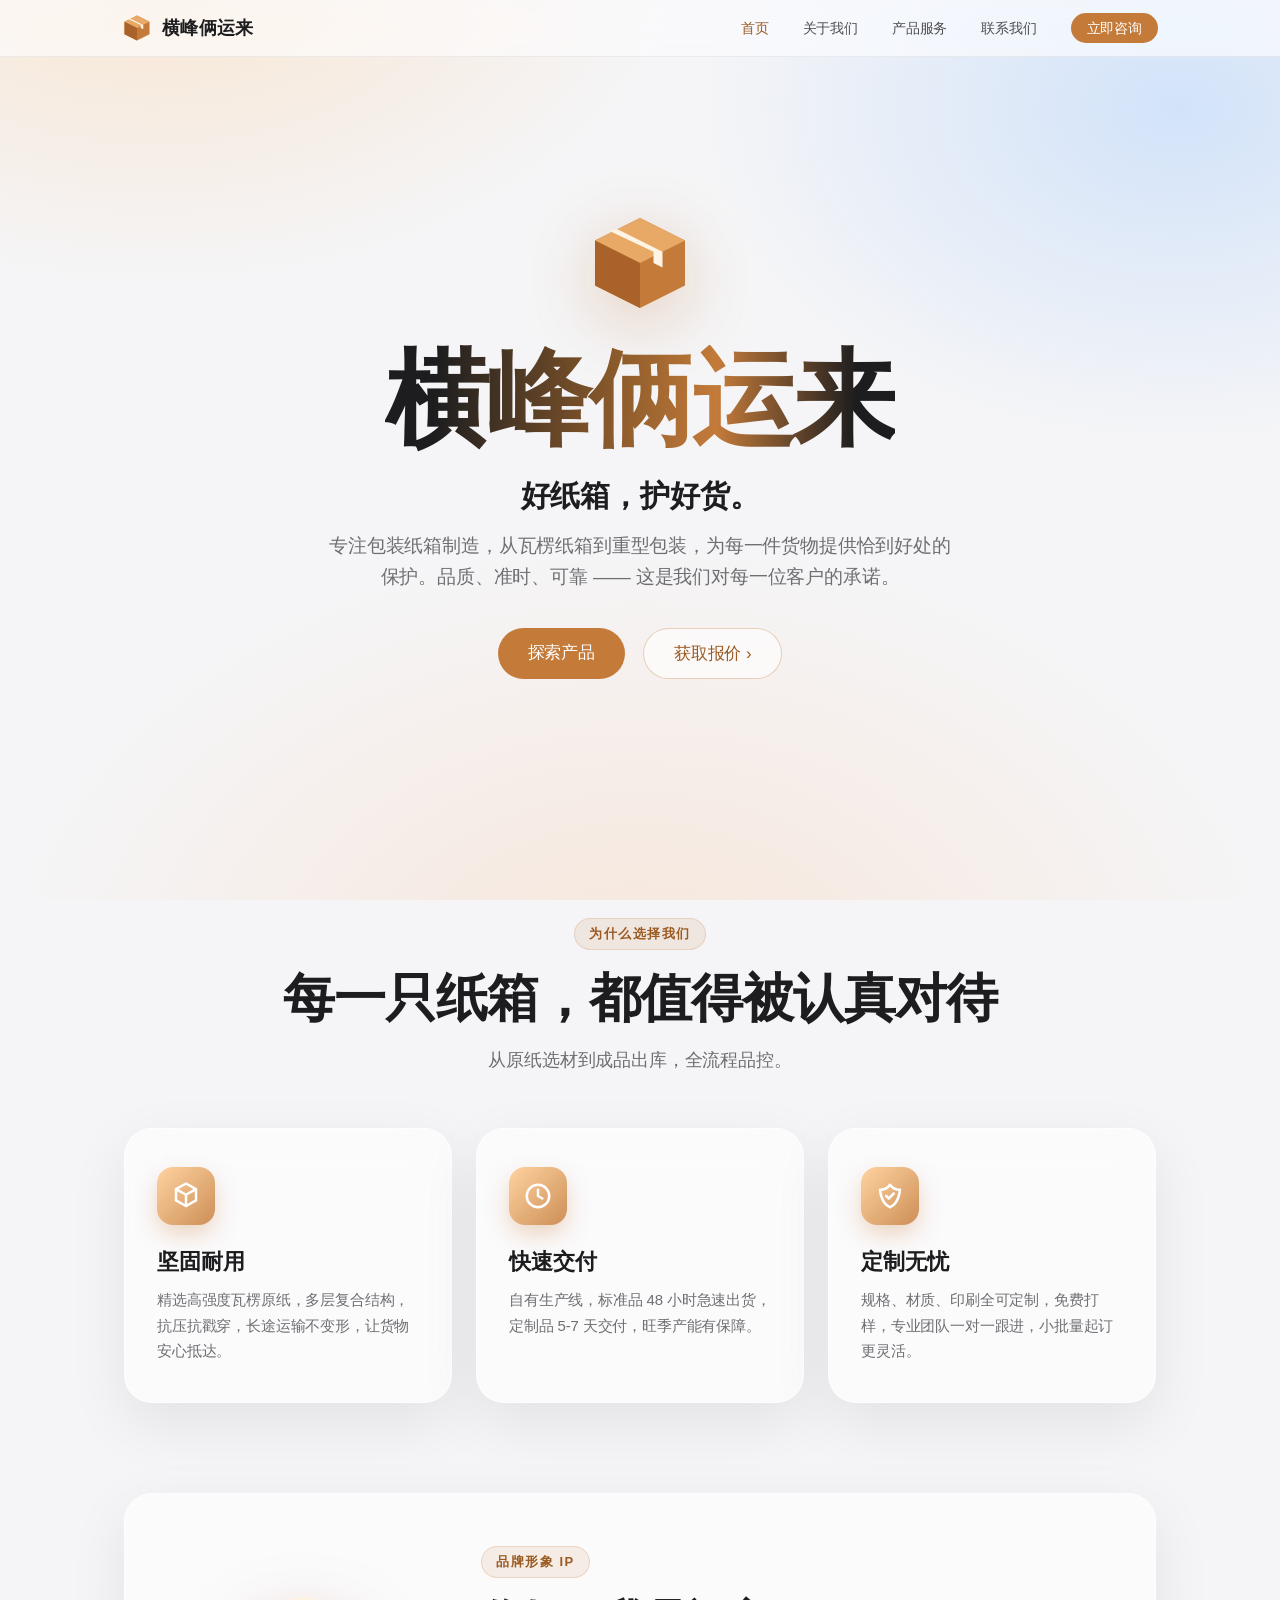
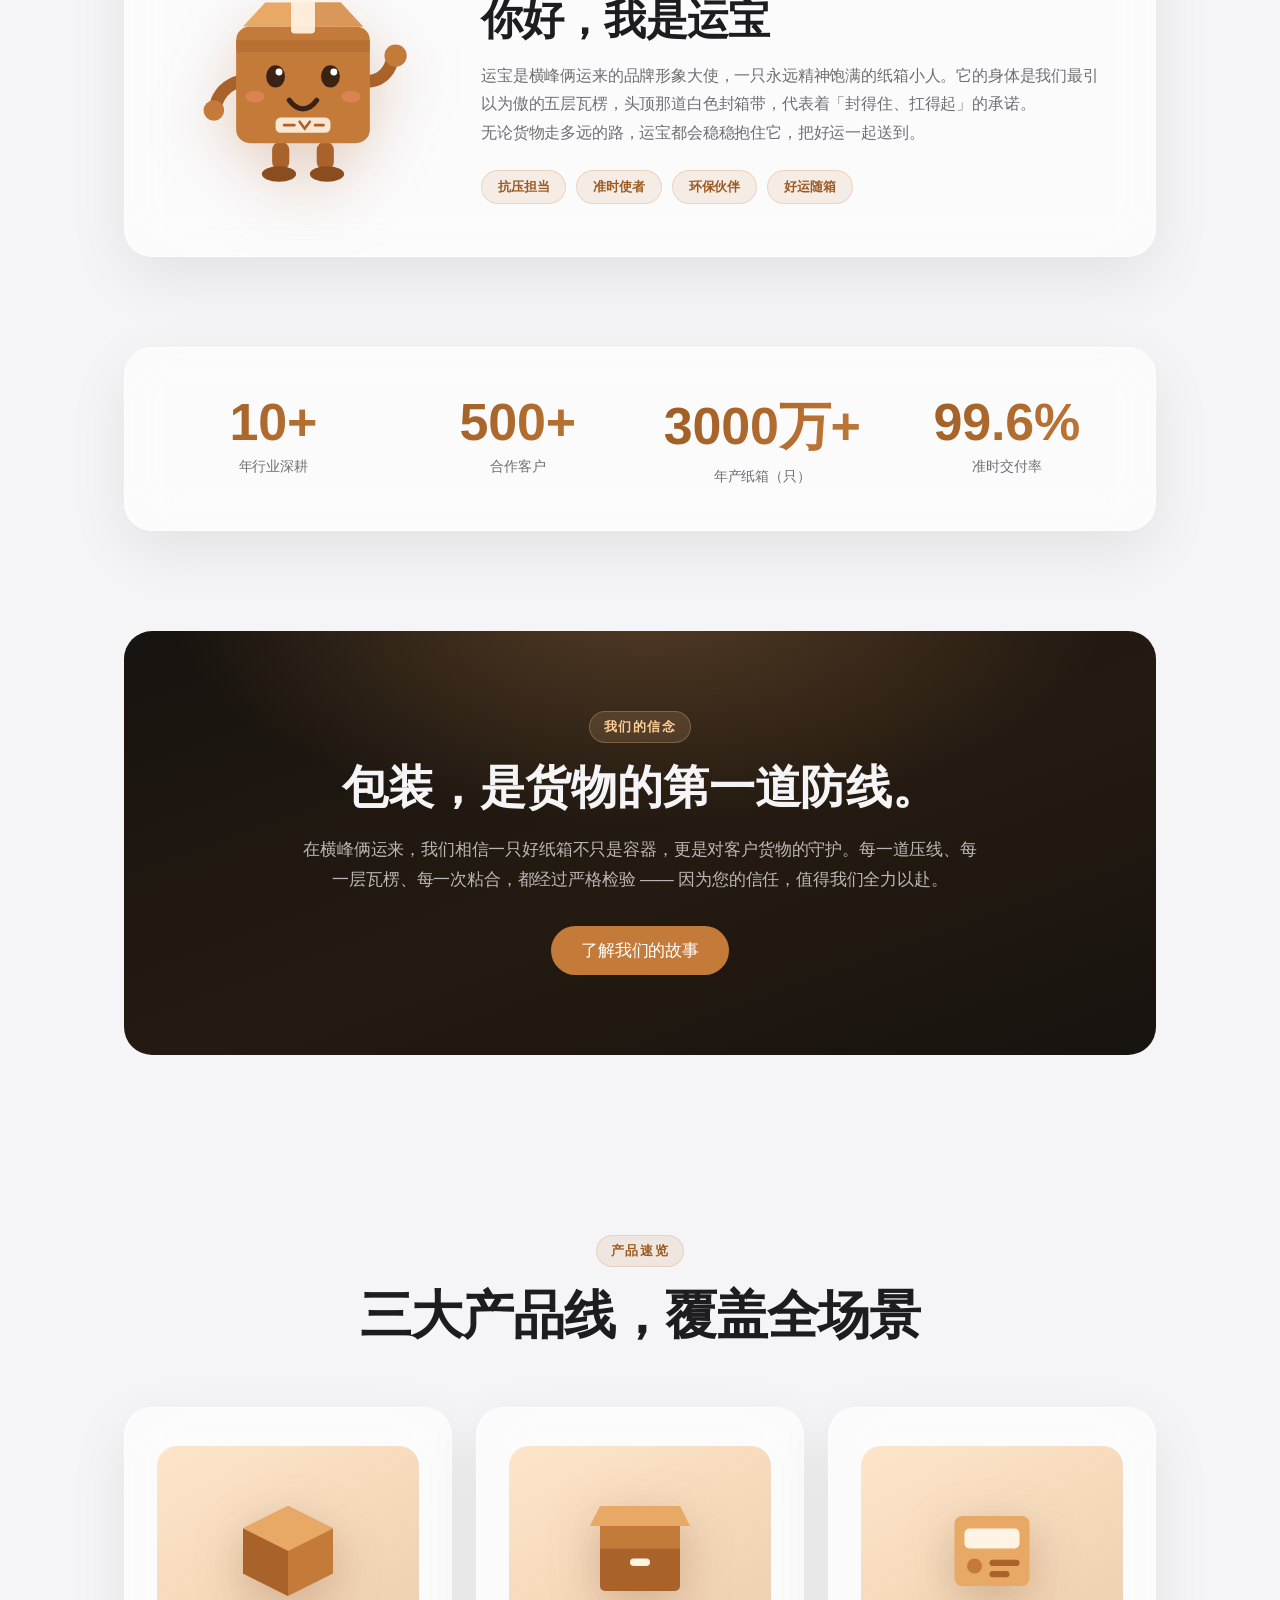
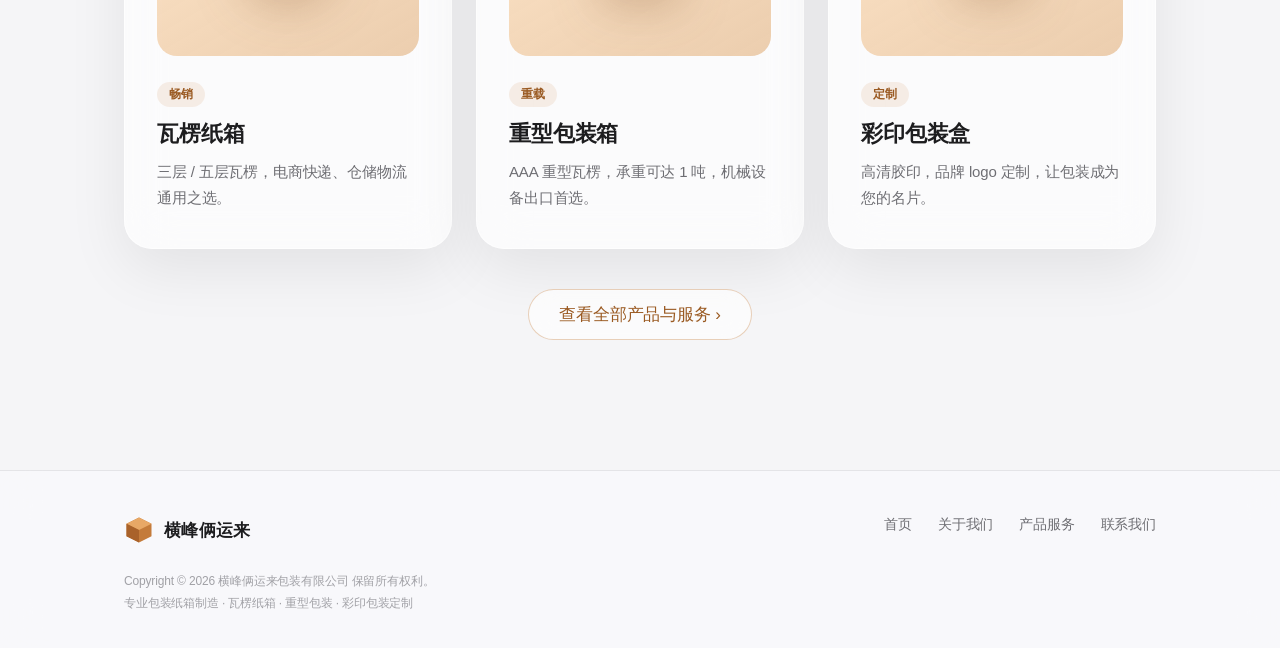
==== index.html @ bc07570e "横峰俩运来官网" ====
<!DOCTYPE html>
<html lang="zh-CN">
<head>
<meta charset="UTF-8">
<meta name="viewport" content="width=device-width, initial-scale=1.0">
<title>横峰俩运来 | 专业包装纸箱厂家 | 瓦楞纸箱·重型箱·彩印定制</title>
<meta name="description" content="横峰俩运来，江西横峰专业包装纸箱制造厂家，主营瓦楞纸箱、重型包装箱、彩印包装盒定制，电商快递、食品家电机械行业纸箱供应，48小时发货，免费打样。">
<meta name="keywords" content="横峰俩运来,包装纸箱,纸箱厂家,瓦楞纸箱,重型纸箱,彩印包装盒,纸箱定制,江西纸箱,上饶纸箱,横峰纸箱,纸箱批发">
<meta name="author" content="横峰俩运来包装有限公司">
<meta name="robots" content="index, follow">
<link rel="canonical" href="https://166dbd1aa3b6420cbb26201c0f546ca2.bj8.agentos-app.net/">
<!-- 社交分享卡片 -->
<meta property="og:title" content="横峰俩运来 | 专业包装纸箱厂家">
<meta property="og:description" content="瓦楞纸箱·重型包装箱·彩印包装盒定制，48小时发货，免费打样。">
<meta property="og:type" content="website">
<meta property="og:url" content="https://166dbd1aa3b6420cbb26201c0f546ca2.bj8.agentos-app.net/">
<meta name="twitter:card" content="summary_large_image">
<link rel="stylesheet" href="style.css">
<!-- 结构化数据，帮助搜索引擎理解企业信息 -->
<script type="application/ld+json">
{
  "@context": "https://schema.org",
  "@type": "LocalBusiness",
  "name": "横峰俩运来包装有限公司",
  "description": "专业包装纸箱制造企业，提供瓦楞纸箱、重型包装箱、彩印包装盒定制。",
  "url": "https://166dbd1aa3b6420cbb26201c0f546ca2.bj8.agentos-app.net/",
  "telephone": "13699571159",
  "email": "1120229893@qq.com",
  "address": {
    "@type": "PostalAddress",
    "addressRegion": "江西省上饶市",
    "addressLocality": "横峰县",
    "streetAddress": "工业园区"
  },
  "areaServed": "全国",
  "knowsAbout": ["包装纸箱", "瓦楞纸箱", "重型包装箱", "彩印包装盒"]
}
</script>
</head>
<body>
<div class="ambient"></div>

<!-- 导航 -->
<nav class="nav">
  <div class="nav-inner">
    <a class="brand" href="index.html">
      <svg viewBox="0 0 48 48" fill="none"><path d="M24 4 44 14v20L24 44 4 34V14L24 4z" fill="#c47b3a"/><path d="M24 4 44 14 24 24 4 14 24 4z" fill="#e8a866"/><path d="M24 24v20L4 34V14l20 10z" fill="#a9622a"/><path d="M14 9l20 10v7l-4-2v-5L10 9.5 14 9z" fill="#fff3e4"/></svg>
      <span class="brand-name">横峰俩运来</span>
    </a>
    <ul class="nav-links">
      <li><a href="index.html" class="active">首页</a></li>
      <li><a href="about.html">关于我们</a></li>
      <li><a href="products.html">产品服务</a></li>
      <li><a href="contact.html">联系我们</a></li>
      <li><a href="contact.html" class="nav-cta">立即咨询</a></li>
    </ul>
  </div>
</nav>

<!-- Hero -->
<header class="hero">
  <svg class="hero-logo" viewBox="0 0 48 48" fill="none"><path d="M24 4 44 14v20L24 44 4 34V14L24 4z" fill="#c47b3a"/><path d="M24 4 44 14 24 24 4 14 24 4z" fill="#e8a866"/><path d="M24 24v20L4 34V14l20 10z" fill="#a9622a"/><path d="M14 9l20 10v7l-4-2v-5L10 9.5 14 9z" fill="#fff3e4"/></svg>
  <h1>横峰俩运来</h1>
  <p class="tagline">好纸箱，护好货。</p>
  <p class="sub">专注包装纸箱制造，从瓦楞纸箱到重型包装，为每一件货物提供恰到好处的保护。品质、准时、可靠 —— 这是我们对每一位客户的承诺。</p>
  <div class="hero-actions">
    <a class="btn btn-primary" href="products.html">探索产品</a>
    <a class="btn btn-ghost" href="contact.html">获取报价 &rsaquo;</a>
  </div>
</header>

<!-- 核心优势 -->
<section class="section">
  <div class="section-head reveal">
    <span class="eyebrow">为什么选择我们</span>
    <h2>每一只纸箱，都值得被认真对待</h2>
    <p>从原纸选材到成品出库，全流程品控。</p>
  </div>
  <div class="grid grid-3">
    <div class="glass card reveal">
      <div class="icon"><svg viewBox="0 0 24 24" fill="none" stroke="#fff" stroke-width="2" stroke-linecap="round" stroke-linejoin="round"><path d="M12 2l8 4.5v9L12 20l-8-4.5v-9L12 2z"/><path d="M12 11L4 6.5M12 11l8-4.5M12 11v9"/></svg></div>
      <h3>坚固耐用</h3>
      <p>精选高强度瓦楞原纸，多层复合结构，抗压抗戳穿，长途运输不变形，让货物安心抵达。</p>
    </div>
    <div class="glass card reveal">
      <div class="icon"><svg viewBox="0 0 24 24" fill="none" stroke="#fff" stroke-width="2" stroke-linecap="round" stroke-linejoin="round"><circle cx="12" cy="12" r="9"/><path d="M12 7v5l3.5 2"/></svg></div>
      <h3>快速交付</h3>
      <p>自有生产线，标准品 48 小时急速出货，定制品 5-7 天交付，旺季产能有保障。</p>
    </div>
    <div class="glass card reveal">
      <div class="icon"><svg viewBox="0 0 24 24" fill="none" stroke="#fff" stroke-width="2" stroke-linecap="round" stroke-linejoin="round"><path d="M12 3c2 3 6 4 8 4-1 9-5 13-8 14-3-1-7-5-8-14 2 0 6-1 8-4z"/><path d="M9 12l2 2 4-4"/></svg></div>
      <h3>定制无忧</h3>
      <p>规格、材质、印刷全可定制，免费打样，专业团队一对一跟进，小批量起订更灵活。</p>
    </div>
  </div>
</section>

<!-- 品牌IP：运宝 -->
<section class="section" style="padding-top:0">
  <div class="glass ip-wrap reveal">
    <div class="ip-figure">
      <svg class="mascot" viewBox="0 0 280 300" fill="none" xmlns="http://www.w3.org/2000/svg">
        <!-- 腿 -->
        <rect x="104" y="228" width="20" height="34" rx="10" fill="#a9622a"/>
        <rect x="156" y="228" width="20" height="34" rx="10" fill="#a9622a"/>
        <ellipse cx="112" cy="266" rx="20" ry="9" fill="#8a4d20"/>
        <ellipse cx="168" cy="266" rx="20" ry="9" fill="#8a4d20"/>
        <!-- 左臂 -->
        <path d="M66 158c-14 4-24 14-28 28" stroke="#a9622a" stroke-width="15" stroke-linecap="round"/>
        <circle cx="36" cy="192" r="12" fill="#c47b3a"/>
        <!-- 右臂（挥手） -->
        <g class="wave">
          <path d="M214 158c16 0 26-10 30-24" stroke="#a9622a" stroke-width="15" stroke-linecap="round"/>
          <circle cx="248" cy="128" r="13" fill="#c47b3a"/>
        </g>
        <!-- 箱体 -->
        <rect x="62" y="94" width="156" height="136" rx="16" fill="#c47b3a"/>
        <path d="M62 110h156v14H62z" fill="#a9622a" opacity=".45"/>
        <!-- 顶盖左右两片 -->
        <path d="M70 94 96 66h88l26 28H70z" fill="#e8a866"/>
        <path d="M140 66h44l26 28h-70V66z" fill="#d9975a"/>
        <!-- 封箱胶带 -->
        <rect x="126" y="60" width="28" height="42" rx="4" fill="#fff3e4" opacity=".92"/>
        <!-- 脸部 -->
        <ellipse cx="108" cy="152" rx="11" ry="13" fill="#3b2314"/>
        <ellipse cx="172" cy="152" rx="11" ry="13" fill="#3b2314"/>
        <circle cx="112" cy="147" r="4" fill="#fff"/>
        <circle cx="176" cy="147" r="4" fill="#fff"/>
        <ellipse cx="84" cy="176" rx="11" ry="7" fill="#f08a6a" opacity=".55"/>
        <ellipse cx="196" cy="176" rx="11" ry="7" fill="#f08a6a" opacity=".55"/>
        <path d="M124 180c5 7 11 10 16 10s11-3 16-10" stroke="#3b2314" stroke-width="6" stroke-linecap="round" fill="none"/>
        <!-- 胸前标识 -->
        <rect x="108" y="200" width="64" height="18" rx="6" fill="#fff3e4" opacity=".9"/>
        <path d="M118 209h12M136 205l6 8 6-8M154 209h10" stroke="#a9622a" stroke-width="3" stroke-linecap="round"/>
      </svg>
    </div>
    <div class="ip-body">
      <span class="eyebrow">品牌形象 IP</span>
      <h2>你好，我是运宝</h2>
      <p>运宝是横峰俩运来的品牌形象大使，一只永远精神饱满的纸箱小人。它的身体是我们最引以为傲的五层瓦楞，头顶那道白色封箱带，代表着「封得住、扛得起」的承诺。<br>无论货物走多远的路，运宝都会稳稳抱住它，把好运一起送到。</p>
      <div class="ip-tags">
        <span>抗压担当</span>
        <span>准时使者</span>
        <span>环保伙伴</span>
        <span>好运随箱</span>
      </div>
    </div>
  </div>
</section>

<!-- 数据 -->
<section class="section" style="padding-top:0">
  <div class="glass stats reveal">
    <div class="stat"><div class="num">10+</div><div class="label">年行业深耕</div></div>
    <div class="stat"><div class="num">500+</div><div class="label">合作客户</div></div>
    <div class="stat"><div class="num">3000万+</div><div class="label">年产纸箱（只）</div></div>
    <div class="stat"><div class="num">99.6%</div><div class="label">准时交付率</div></div>
  </div>
</section>

<!-- 深色宣言 -->
<section class="section" style="padding-top:10px">
  <div class="dark-band reveal">
    <span class="eyebrow" style="background:rgba(255,206,150,.14);border-color:rgba(255,206,150,.25);color:#ffce96">我们的信念</span>
    <h2>包装，是货物的第一道防线。</h2>
    <p>在横峰俩运来，我们相信一只好纸箱不只是容器，更是对客户货物的守护。每一道压线、每一层瓦楞、每一次粘合，都经过严格检验 —— 因为您的信任，值得我们全力以赴。</p>
    <div class="hero-actions" style="margin-top:30px">
      <a class="btn btn-primary" href="about.html">了解我们的故事</a>
    </div>
  </div>
</section>

<!-- 产品速览 -->
<section class="section">
  <div class="section-head reveal">
    <span class="eyebrow">产品速览</span>
    <h2>三大产品线，覆盖全场景</h2>
  </div>
  <div class="grid grid-3">
    <div class="glass card reveal">
      <div class="product-visual"><svg viewBox="0 0 48 48" fill="none"><path d="M24 6 42 15v18L24 42 6 33V15L24 6z" fill="#c47b3a"/><path d="M24 6 42 15 24 24 6 15 24 6z" fill="#e8a866"/><path d="M24 24v18L6 33V15l18 9z" fill="#a9622a"/></svg></div>
      <span class="tag">畅销</span>
      <h3>瓦楞纸箱</h3>
      <p>三层 / 五层瓦楞，电商快递、仓储物流通用之选。</p>
    </div>
    <div class="glass card reveal">
      <div class="product-visual"><svg viewBox="0 0 48 48" fill="none"><rect x="8" y="14" width="32" height="26" rx="2" fill="#a9622a"/><rect x="8" y="14" width="32" height="9" fill="#c47b3a"/><path d="M4 14h40l-4-8H8l-4 8z" fill="#e8a866"/><rect x="20" y="27" width="8" height="3" rx="1.5" fill="#fff3e4"/></svg></div>
      <span class="tag">重载</span>
      <h3>重型包装箱</h3>
      <p>AAA 重型瓦楞，承重可达 1 吨，机械设备出口首选。</p>
    </div>
    <div class="glass card reveal">
      <div class="product-visual"><svg viewBox="0 0 48 48" fill="none"><rect x="9" y="10" width="30" height="28" rx="3" fill="#e8a866"/><rect x="13" y="15" width="22" height="8" rx="2" fill="#fff3e4"/><circle cx="17" cy="30" r="3" fill="#c47b3a"/><rect x="23" y="27.5" width="12" height="2.5" rx="1.2" fill="#a9622a"/><rect x="23" y="32" width="8" height="2.5" rx="1.2" fill="#a9622a"/></svg></div>
      <span class="tag">定制</span>
      <h3>彩印包装盒</h3>
      <p>高清胶印，品牌 logo 定制，让包装成为您的名片。</p>
    </div>
  </div>
  <div style="text-align:center;margin-top:40px" class="reveal">
    <a class="btn btn-ghost" href="products.html">查看全部产品与服务 &rsaquo;</a>
  </div>
</section>

<!-- 页脚 -->
<footer class="footer">
  <div class="footer-inner">
    <div class="footer-top">
      <a class="brand" href="index.html">
        <svg viewBox="0 0 48 48" fill="none" width="26" height="26"><path d="M24 4 44 14v20L24 44 4 34V14L24 4z" fill="#c47b3a"/><path d="M24 4 44 14 24 24 4 14 24 4z" fill="#e8a866"/><path d="M24 24v20L4 34V14l20 10z" fill="#a9622a"/></svg>
        <span class="brand-name">横峰俩运来</span>
      </a>
      <ul class="footer-links">
        <li><a href="index.html">首页</a></li>
        <li><a href="about.html">关于我们</a></li>
        <li><a href="products.html">产品服务</a></li>
        <li><a href="contact.html">联系我们</a></li>
      </ul>
    </div>
    <p class="footer-copy">Copyright © 2026 横峰俩运来包装有限公司 保留所有权利。<br>专业包装纸箱制造 · 瓦楞纸箱 · 重型包装 · 彩印包装定制</p>
  </div>
</footer>

<script src="app.js"></script>
</body>
</html>
---- style.css ----
/* ============ 横峰俩运来 · 苹果风格企业官网 ============ */
:root {
  --bg: #f5f5f7;
  --bg-dark: #000;
  --text: #1d1d1f;
  --text-secondary: #6e6e73;
  --accent: #c47b3a;          /* 牛皮纸箱主题色 */
  --accent-deep: #9a5a22;
  --blue: #0071e3;
  --glass: rgba(255, 255, 255, 0.62);
  --glass-strong: rgba(255, 255, 255, 0.78);
  --glass-border: rgba(255, 255, 255, 0.55);
  --shadow: 0 20px 60px rgba(0, 0, 0, 0.08);
  --radius: 28px;
}

* { margin: 0; padding: 0; box-sizing: border-box; }

html { scroll-behavior: smooth; }

body {
  font-family: -apple-system, BlinkMacSystemFont, "SF Pro Display", "SF Pro SC",
    "PingFang SC", "Helvetica Neue", "Microsoft YaHei", sans-serif;
  background: var(--bg);
  color: var(--text);
  -webkit-font-smoothing: antialiased;
  letter-spacing: -0.01em;
  overflow-x: hidden;
}

/* ---------- 背景光晕 ---------- */
.ambient {
  position: fixed; inset: 0; z-index: -1; overflow: hidden;
  background:
    radial-gradient(900px 600px at 12% -8%, rgba(255, 196, 128, 0.35), transparent 60%),
    radial-gradient(800px 560px at 92% 12%, rgba(120, 180, 255, 0.28), transparent 60%),
    radial-gradient(1000px 700px at 50% 110%, rgba(255, 170, 100, 0.20), transparent 65%),
    var(--bg);
}

/* ---------- 导航栏（磨砂玻璃） ---------- */
.nav {
  position: fixed; top: 0; left: 0; right: 0; z-index: 100;
  backdrop-filter: saturate(180%) blur(22px);
  -webkit-backdrop-filter: saturate(180%) blur(22px);
  background: rgba(251, 251, 253, 0.72);
  border-bottom: 1px solid rgba(0, 0, 0, 0.06);
}
.nav-inner {
  max-width: 1080px; margin: 0 auto; padding: 0 22px;
  height: 56px; display: flex; align-items: center; justify-content: space-between;
}
.brand {
  display: flex; align-items: center; gap: 10px;
  text-decoration: none; color: var(--text);
}
.brand svg { width: 30px; height: 30px; }
.brand-name { font-size: 18px; font-weight: 700; letter-spacing: 0.02em; }
.nav-links { display: flex; gap: 34px; list-style: none; }
.nav-links a {
  color: rgba(29, 29, 31, 0.78); text-decoration: none;
  font-size: 14px; transition: color 0.25s;
}
.nav-links a:hover, .nav-links a.active { color: var(--accent-deep); }
.nav-cta {
  font-size: 13px; color: #fff !important; background: var(--accent);
  padding: 7px 16px; border-radius: 980px; transition: background 0.25s;
}
.nav-cta:hover { background: var(--accent-deep); }

/* ---------- Hero ---------- */
.hero {
  min-height: 92vh; display: flex; flex-direction: column;
  align-items: center; justify-content: center; text-align: center;
  padding: 140px 24px 80px;
}
.hero-logo { width: 108px; height: 108px; margin-bottom: 28px; filter: drop-shadow(0 16px 36px rgba(196, 123, 58, 0.35)); animation: float 6s ease-in-out infinite; }
@keyframes float { 0%,100% { transform: translateY(0); } 50% { transform: translateY(-12px); } }

.hero h1 {
  font-size: clamp(52px, 9vw, 104px); font-weight: 800; line-height: 1.05;
  letter-spacing: -0.02em;
  background: linear-gradient(92deg, #1d1d1f 10%, #8a5a2b 45%, #c47b3a 65%, #1d1d1f 92%);
  -webkit-background-clip: text; background-clip: text; color: transparent;
}
.hero .tagline {
  margin-top: 22px; font-size: clamp(20px, 3vw, 30px);
  font-weight: 600; color: var(--text);
}
.hero .sub {
  margin-top: 14px; font-size: clamp(15px, 2vw, 19px);
  color: var(--text-secondary); max-width: 640px; line-height: 1.6;
}
.hero-actions { margin-top: 36px; display: flex; gap: 18px; flex-wrap: wrap; justify-content: center; }

.btn {
  display: inline-block; text-decoration: none; font-size: 17px; font-weight: 500;
  padding: 13px 30px; border-radius: 980px; transition: all 0.3s;
}
.btn-primary { background: var(--accent); color: #fff; }
.btn-primary:hover { background: var(--accent-deep); transform: translateY(-2px); box-shadow: 0 12px 28px rgba(196,123,58,.35); }
.btn-ghost {
  color: var(--accent-deep);
  background: var(--glass);
  border: 1px solid rgba(196, 123, 58, 0.35);
  backdrop-filter: blur(14px); -webkit-backdrop-filter: blur(14px);
}
.btn-ghost:hover { background: var(--glass-strong); transform: translateY(-2px); }

/* ---------- 通用区块 ---------- */
.section { max-width: 1080px; margin: 0 auto; padding: 90px 24px; }
.section-head { text-align: center; margin-bottom: 56px; }
.section-head h2 { font-size: clamp(32px, 5vw, 52px); font-weight: 800; letter-spacing: -0.02em; }
.section-head p { margin-top: 14px; color: var(--text-secondary); font-size: 18px; }

.eyebrow {
  display: inline-block; font-size: 13px; font-weight: 600; letter-spacing: 0.12em;
  color: var(--accent-deep); text-transform: uppercase; margin-bottom: 14px;
  padding: 6px 14px; border-radius: 980px;
  background: rgba(196, 123, 58, 0.12); border: 1px solid rgba(196, 123, 58, 0.2);
}

/* ---------- 磨砂玻璃卡片 ---------- */
.glass {
  background: var(--glass);
  backdrop-filter: saturate(160%) blur(24px);
  -webkit-backdrop-filter: saturate(160%) blur(24px);
  border: 1px solid var(--glass-border);
  border-radius: var(--radius);
  box-shadow: var(--shadow);
}
.grid { display: grid; gap: 24px; }
.grid-3 { grid-template-columns: repeat(3, 1fr); }
.grid-2 { grid-template-columns: repeat(2, 1fr); }
@media (max-width: 860px) { .grid-3, .grid-2 { grid-template-columns: 1fr; } }

.card { padding: 38px 32px; transition: transform 0.35s, box-shadow 0.35s; }
.card:hover { transform: translateY(-8px); box-shadow: 0 30px 70px rgba(0,0,0,0.12); }
.card .icon {
  width: 58px; height: 58px; border-radius: 16px; display: flex;
  align-items: center; justify-content: center; margin-bottom: 22px;
  background: linear-gradient(135deg, rgba(255,206,150,.9), rgba(196,123,58,.85));
  box-shadow: 0 10px 24px rgba(196,123,58,.3);
}
.card .icon svg { width: 30px; height: 30px; }
.card h3 { font-size: 22px; font-weight: 700; margin-bottom: 10px; }
.card p { color: var(--text-secondary); font-size: 15px; line-height: 1.7; }

/* ---------- 数据条 ---------- */
.stats { display: grid; grid-template-columns: repeat(4, 1fr); gap: 20px; padding: 44px 36px; }
@media (max-width: 860px) { .stats { grid-template-columns: repeat(2, 1fr); } }
.stat { text-align: center; }
.stat .num {
  font-size: clamp(34px, 4.5vw, 52px); font-weight: 800;
  background: linear-gradient(120deg, var(--accent-deep), var(--accent));
  -webkit-background-clip: text; background-clip: text; color: transparent;
}
.stat .label { margin-top: 6px; color: var(--text-secondary); font-size: 14px; }

/* ---------- 深色大图区 ---------- */
.dark-band {
  background: linear-gradient(160deg, #17130f 0%, #241a11 55%, #17130f 100%);
  border-radius: var(--radius); overflow: hidden;
  padding: 80px 48px; text-align: center; color: #f5f5f7; position: relative;
}
.dark-band::before {
  content: ""; position: absolute; inset: 0;
  background: radial-gradient(680px 340px at 50% -10%, rgba(255, 178, 102, 0.25), transparent 70%);
}
.dark-band > * { position: relative; }
.dark-band h2 { font-size: clamp(30px, 4.5vw, 46px); font-weight: 800; }
.dark-band p { margin-top: 16px; color: rgba(245,245,247,0.72); font-size: 17px; line-height: 1.8; max-width: 680px; margin-left: auto; margin-right: auto; }

/* ---------- 产品页 ---------- */
.product-visual {
  height: 210px; border-radius: 20px; margin-bottom: 26px;
  display: flex; align-items: center; justify-content: center;
  background: linear-gradient(150deg, rgba(255,222,184,.75), rgba(222,167,110,.55));
  overflow: hidden;
}
.product-visual svg { width: 120px; height: 120px; filter: drop-shadow(0 14px 24px rgba(122,74,32,.3)); }
.tag {
  display: inline-block; font-size: 12px; font-weight: 600; color: var(--accent-deep);
  background: rgba(196,123,58,.12); padding: 4px 12px; border-radius: 980px; margin-bottom: 12px;
}

/* ---------- 时间线 ---------- */
.timeline { position: relative; margin-top: 20px; }
.timeline::before {
  content: ""; position: absolute; left: 19px; top: 8px; bottom: 8px; width: 2px;
  background: linear-gradient(rgba(196,123,58,.6), rgba(196,123,58,.08));
}
.tl-item { position: relative; padding: 0 0 38px 60px; }
.tl-item:last-child { padding-bottom: 0; }
.tl-dot {
  position: absolute; left: 8px; top: 4px; width: 24px; height: 24px; border-radius: 50%;
  background: linear-gradient(135deg, #ffce96, var(--accent));
  border: 4px solid #fff; box-shadow: 0 4px 12px rgba(196,123,58,.4);
}
.tl-item .year { font-size: 14px; font-weight: 700; color: var(--accent-deep); }
.tl-item h4 { font-size: 19px; font-weight: 700; margin: 4px 0 6px; }
.tl-item p { color: var(--text-secondary); font-size: 15px; line-height: 1.7; }

/* ---------- 联系页 ---------- */
.contact-item { display: flex; gap: 18px; align-items: flex-start; padding: 22px 0; border-bottom: 1px solid rgba(0,0,0,.06); }
.contact-item:last-child { border-bottom: none; }
.contact-item .ci-icon {
  flex: 0 0 46px; height: 46px; border-radius: 13px; display: flex; align-items: center; justify-content: center;
  background: linear-gradient(135deg, rgba(255,206,150,.9), rgba(196,123,58,.85));
}
.contact-item .ci-icon svg { width: 24px; height: 24px; }
.contact-item h4 { font-size: 16px; font-weight: 700; }
.contact-item p { color: var(--text-secondary); font-size: 15px; margin-top: 3px; line-height: 1.6; }

.form-grid { display: grid; gap: 16px; }
.form-grid input, .form-grid textarea {
  width: 100%; padding: 15px 18px; border-radius: 14px; font-size: 15px;
  border: 1px solid rgba(0,0,0,.1); background: rgba(255,255,255,.75);
  font-family: inherit; color: var(--text); outline: none; transition: all .25s;
  backdrop-filter: blur(10px); -webkit-backdrop-filter: blur(10px);
}
.form-grid input:focus, .form-grid textarea:focus {
  border-color: var(--accent); box-shadow: 0 0 0 4px rgba(196,123,58,.15);
}
.form-grid textarea { min-height: 130px; resize: vertical; }
.form-grid button {
  border: none; cursor: pointer; font-family: inherit;
}

/* ---------- 页脚 ---------- */
.footer {
  margin-top: 40px; border-top: 1px solid rgba(0,0,0,.08);
  backdrop-filter: blur(20px); -webkit-backdrop-filter: blur(20px);
  background: rgba(251,251,253,.6);
}
.footer-inner { max-width: 1080px; margin: 0 auto; padding: 44px 24px 34px; }
.footer-top { display: flex; justify-content: space-between; flex-wrap: wrap; gap: 28px; }
.footer .brand-name { font-size: 17px; }
.footer-links { display: flex; gap: 26px; list-style: none; flex-wrap: wrap; }
.footer-links a { color: var(--text-secondary); text-decoration: none; font-size: 14px; }
.footer-links a:hover { color: var(--accent-deep); }
.footer-copy { margin-top: 26px; font-size: 12px; color: #a1a1a6; line-height: 1.8; }

/* ---------- 品牌IP：运宝 ---------- */
.ip-wrap {
  display: flex; align-items: center; gap: 48px; padding: 52px 48px;
}
.ip-figure { flex: 0 0 260px; display: flex; justify-content: center; }
.mascot { width: 240px; height: auto; animation: float 5s ease-in-out infinite; filter: drop-shadow(0 18px 30px rgba(169, 98, 42, 0.28)); }
.mascot .wave { transform-origin: 186px 124px; animation: wave 2.2s ease-in-out infinite; }
@keyframes wave { 0%, 100% { transform: rotate(0deg); } 50% { transform: rotate(-16deg); } }
.ip-body h2 { font-size: clamp(28px, 4vw, 42px); font-weight: 800; letter-spacing: -0.02em; }
.ip-body > p { margin-top: 14px; color: var(--text-secondary); font-size: 16px; line-height: 1.8; }
.ip-tags { margin-top: 22px; display: flex; gap: 10px; flex-wrap: wrap; }
.ip-tags span {
  font-size: 13px; font-weight: 600; color: var(--accent-deep);
  background: rgba(196, 123, 58, 0.12); border: 1px solid rgba(196, 123, 58, 0.22);
  padding: 7px 16px; border-radius: 980px;
}
@media (max-width: 860px) {
  .ip-wrap { flex-direction: column; text-align: center; padding: 40px 26px; }
  .ip-tags { justify-content: center; }
}

/* ---------- 进场动画 ---------- */
.reveal { opacity: 0; transform: translateY(28px); transition: opacity .7s ease, transform .7s ease; }
.reveal.visible { opacity: 1; transform: translateY(0); }

/* ---------- 移动端 ---------- */
@media (max-width: 700px) {
  .nav-links { display: none; }
  .hero { min-height: 78vh; padding-top: 120px; }
  .section { padding: 60px 20px; }
  .dark-band { padding: 56px 26px; }
}
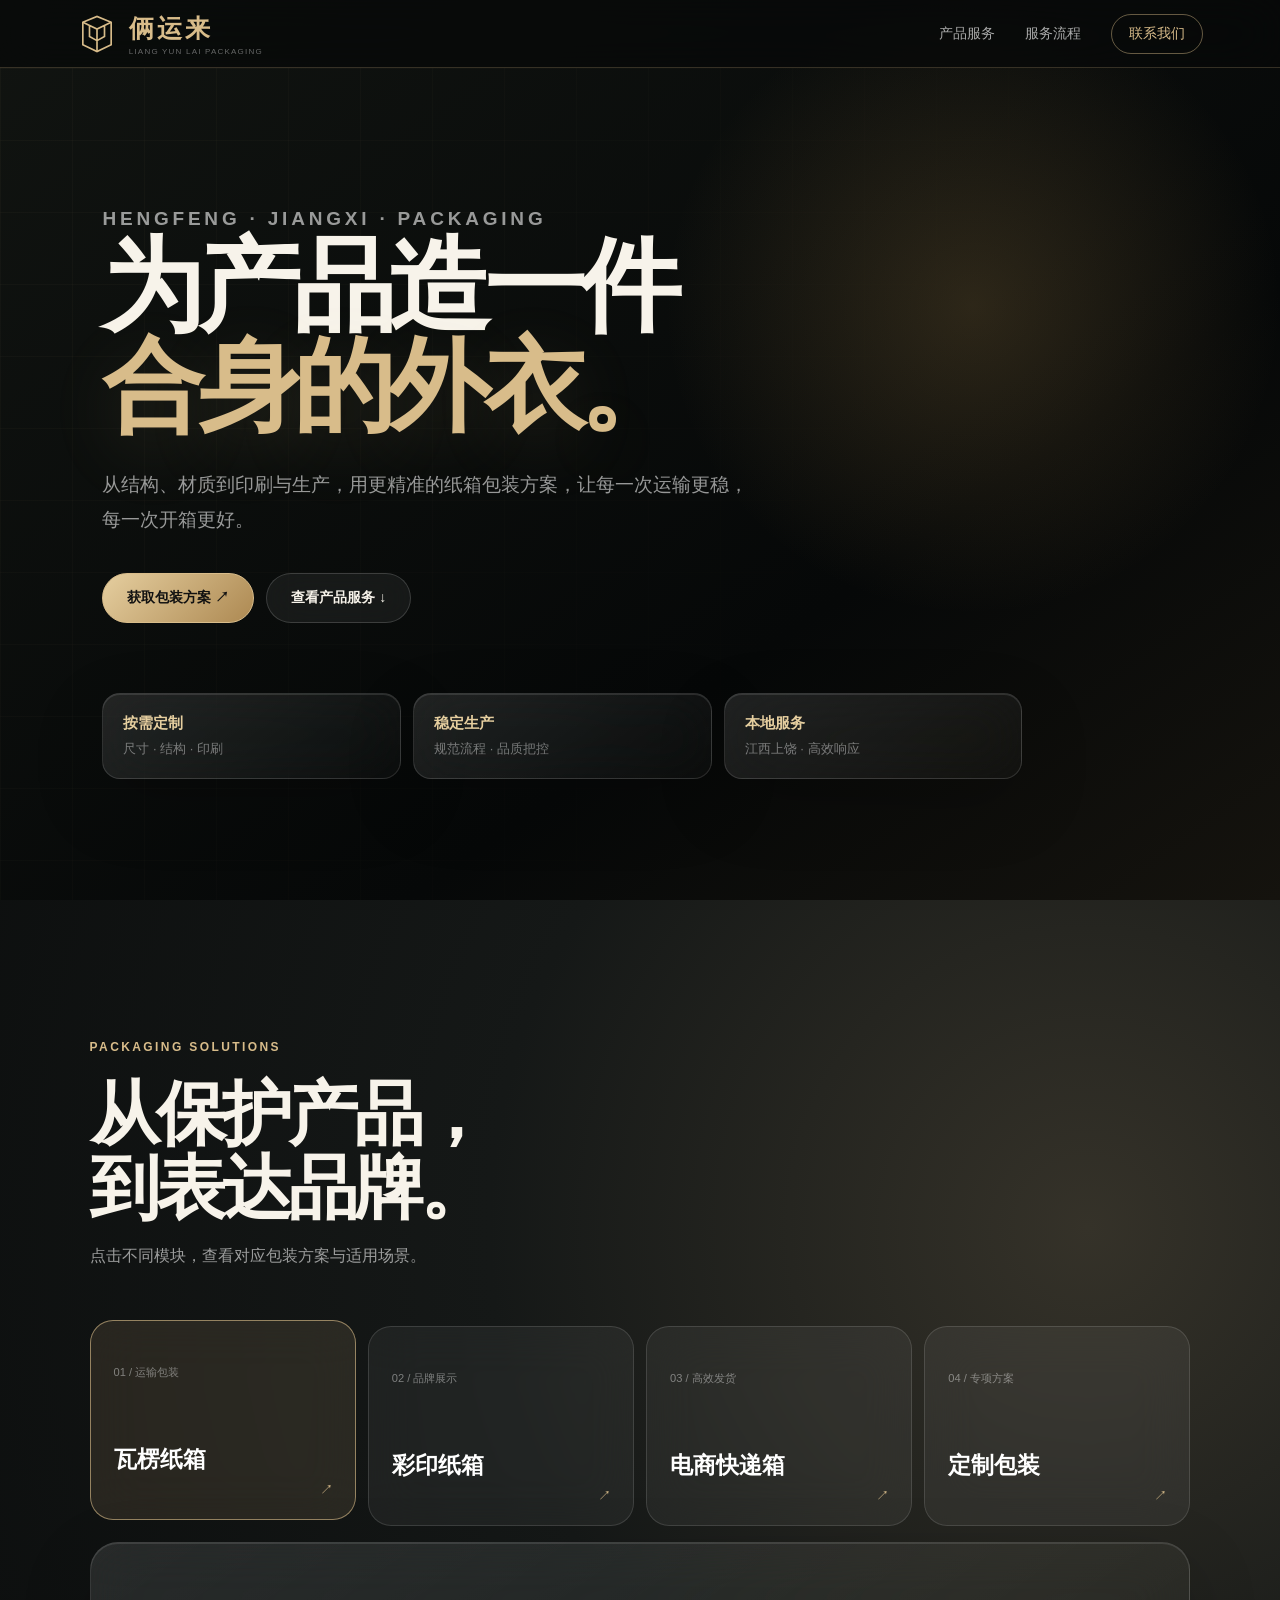
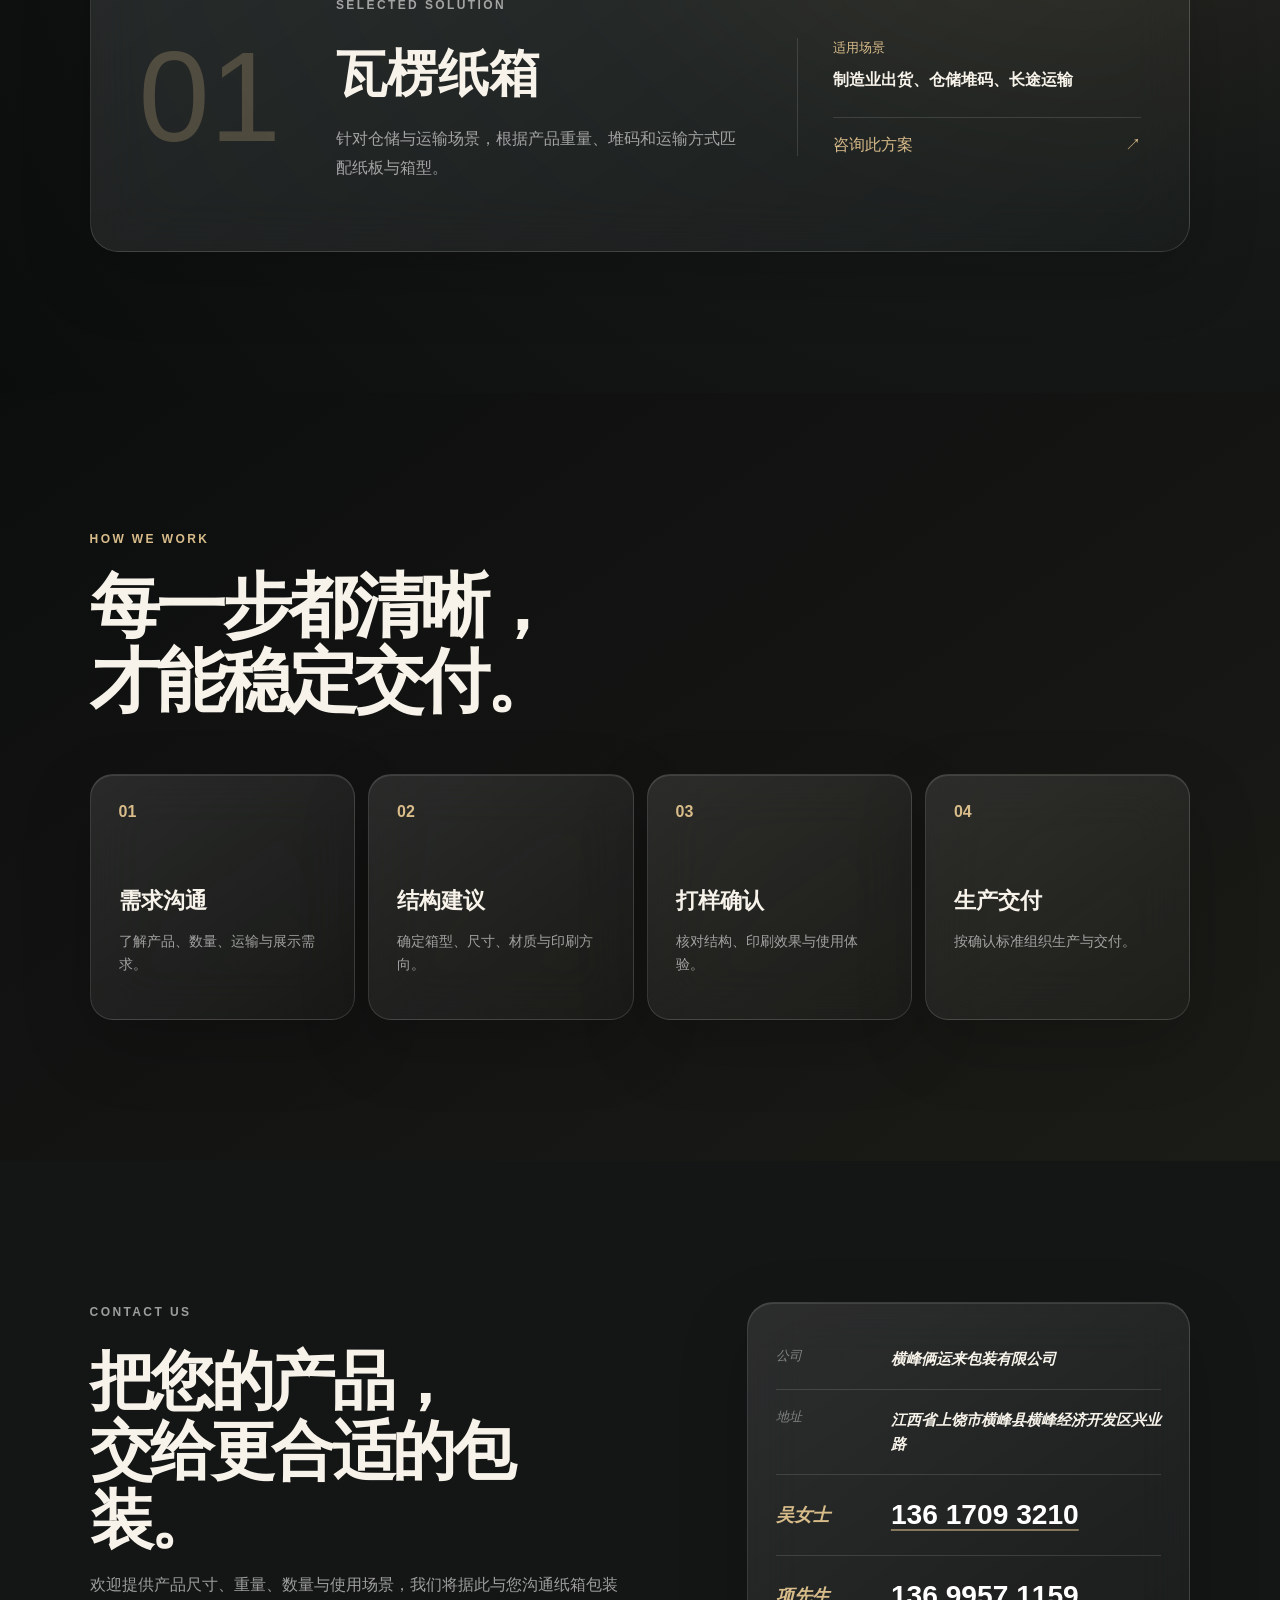
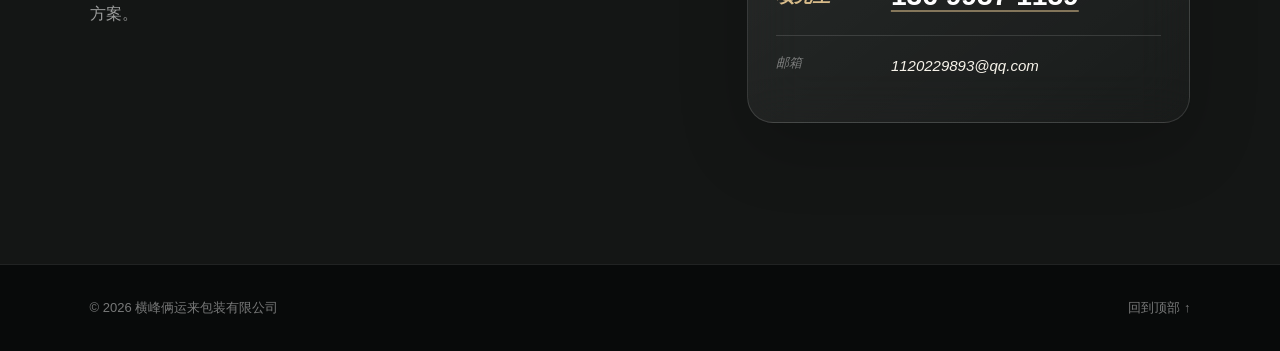
==== commit 7d93375c: "Publish current black-gold company website" ====
--- a/index.html
+++ b/index.html
@@ -1,225 +1,81 @@
-<!DOCTYPE html>
+<!doctype html>
 <html lang="zh-CN">
 <head>
-<meta charset="UTF-8">
-<meta name="viewport" content="width=device-width, initial-scale=1.0">
-<title>横峰俩运来 | 专业包装纸箱厂家 | 瓦楞纸箱·重型箱·彩印定制</title>
-<meta name="description" content="横峰俩运来，江西横峰专业包装纸箱制造厂家，主营瓦楞纸箱、重型包装箱、彩印包装盒定制，电商快递、食品家电机械行业纸箱供应，48小时发货，免费打样。">
-<meta name="keywords" content="横峰俩运来,包装纸箱,纸箱厂家,瓦楞纸箱,重型纸箱,彩印包装盒,纸箱定制,江西纸箱,上饶纸箱,横峰纸箱,纸箱批发">
-<meta name="author" content="横峰俩运来包装有限公司">
-<meta name="robots" content="index, follow">
-<link rel="canonical" href="https://166dbd1aa3b6420cbb26201c0f546ca2.bj8.agentos-app.net/">
-<!-- 社交分享卡片 -->
-<meta property="og:title" content="横峰俩运来 | 专业包装纸箱厂家">
-<meta property="og:description" content="瓦楞纸箱·重型包装箱·彩印包装盒定制，48小时发货，免费打样。">
-<meta property="og:type" content="website">
-<meta property="og:url" content="https://166dbd1aa3b6420cbb26201c0f546ca2.bj8.agentos-app.net/">
-<meta name="twitter:card" content="summary_large_image">
-<link rel="stylesheet" href="style.css">
-<!-- 结构化数据，帮助搜索引擎理解企业信息 -->
-<script type="application/ld+json">
-{
-  "@context": "https://schema.org",
-  "@type": "LocalBusiness",
-  "name": "横峰俩运来包装有限公司",
-  "description": "专业包装纸箱制造企业，提供瓦楞纸箱、重型包装箱、彩印包装盒定制。",
-  "url": "https://166dbd1aa3b6420cbb26201c0f546ca2.bj8.agentos-app.net/",
-  "telephone": "13699571159",
-  "email": "1120229893@qq.com",
-  "address": {
-    "@type": "PostalAddress",
-    "addressRegion": "江西省上饶市",
-    "addressLocality": "横峰县",
-    "streetAddress": "工业园区"
-  },
-  "areaServed": "全国",
-  "knowsAbout": ["包装纸箱", "瓦楞纸箱", "重型包装箱", "彩印包装盒"]
-}
-</script>
+<meta charset="utf-8">
+<meta name="viewport" content="width=device-width,initial-scale=1">
+<title>横峰俩运来包装有限公司｜纸箱包装定制</title>
+<meta name="description" content="横峰俩运来包装有限公司，提供瓦楞纸箱、彩印纸箱、电商快递箱与定制包装方案。">
+<meta name="theme-color" content="#090b0b">
+<link rel="canonical" href="https://1120229893xy-star.github.io/hengfeng-site/">
+<style>
+:root{--black:#080a0a;--black2:#111412;--gold:#d8bc8a;--gold2:#a88755;--white:#f7f3ea;--muted:rgba(255,255,255,.58);--line:rgba(216,188,138,.22)}
+*{box-sizing:border-box}html{scroll-behavior:smooth}body{margin:0;background:var(--black);color:var(--white);font-family:-apple-system,BlinkMacSystemFont,"PingFang SC","Microsoft YaHei",sans-serif;-webkit-font-smoothing:antialiased}a{color:inherit;text-decoration:none}
+nav{position:fixed;z-index:20;inset:0 0 auto;height:68px;display:flex;align-items:center;justify-content:space-between;padding:0 clamp(18px,6vw,92px);background:rgba(7,9,9,.72);border-bottom:1px solid var(--line);backdrop-filter:blur(24px) saturate(150%)}
+.brand{display:flex;align-items:center;gap:12px}.mark{width:40px;height:40px}.brand b{color:var(--gold);font-size:clamp(19px,2vw,25px);letter-spacing:.12em}.brand small{display:block;margin-top:2px;color:rgba(255,255,255,.38);font-size:8px;letter-spacing:.15em}
+.navlinks{display:flex;align-items:center;gap:30px;color:rgba(255,255,255,.65);font-size:14px}.navlinks a:hover{color:var(--gold)}.navcta{padding:10px 17px;border:1px solid rgba(216,188,138,.45);border-radius:99px;color:var(--gold)!important}
+.hero{position:relative;isolation:isolate;min-height:100svh;display:grid;align-content:center;overflow:hidden;padding:120px clamp(22px,8vw,120px) 70px;background:radial-gradient(circle at 76% 34%,rgba(184,145,80,.21),transparent 27%),linear-gradient(145deg,#111411,#060808 66%,#15130e)}
+.hero:before{content:"";position:absolute;z-index:-1;inset:68px 0 0;opacity:.17;background-image:linear-gradient(rgba(216,188,138,.22) 1px,transparent 1px),linear-gradient(90deg,rgba(216,188,138,.22) 1px,transparent 1px);background-size:72px 72px;mask-image:linear-gradient(120deg,#000,transparent 70%)}
+.kicker{margin:0 0 24px;color:var(--gold);font:700 12px/1 Arial;letter-spacing:.2em}.hero h1{max-width:980px;margin:0;font-size:clamp(55px,8vw,118px);line-height:.98;letter-spacing:-.065em;font-weight:680}.hero h1 span{display:block;color:var(--gold);text-shadow:0 20px 70px rgba(216,188,138,.14)}.hero>p{max-width:660px;margin:30px 0 0;color:var(--muted);font-size:clamp(16px,1.5vw,19px);line-height:1.85}
+.actions{display:flex;flex-wrap:wrap;gap:12px;margin-top:36px}.btn{display:inline-flex;align-items:center;justify-content:center;min-height:50px;padding:0 24px;border:1px solid rgba(255,255,255,.16);border-radius:99px;font-size:14px;font-weight:700;transition:.3s}.btn:hover{transform:translateY(-3px)}.primary{border-color:var(--gold);background:linear-gradient(135deg,#e5ce9f,#ad8952);color:#111}.ghost{background:rgba(255,255,255,.06);backdrop-filter:blur(18px)}
+.proof{display:grid;grid-template-columns:repeat(3,1fr);gap:12px;margin-top:70px;max-width:920px}.proof div,.glass{border:1px solid rgba(255,255,255,.13);background:linear-gradient(145deg,rgba(255,255,255,.105),rgba(255,255,255,.025));backdrop-filter:blur(26px) saturate(140%);box-shadow:inset 0 1px 0 rgba(255,255,255,.11),0 24px 70px rgba(0,0,0,.18)}.proof div{padding:20px;border-radius:18px}.proof b{display:block;color:#e5ce9f;font-size:15px}.proof span{display:block;margin-top:7px;color:rgba(255,255,255,.42);font-size:13px}
+section{padding:clamp(80px,11vw,150px) clamp(22px,7vw,108px)}.head{max-width:760px}.head h2{margin:0;font-size:clamp(38px,5.5vw,76px);line-height:1.06;letter-spacing:-.055em}.head>p:last-child{color:var(--muted);font-size:16px;line-height:1.8}
+.solutions{background:radial-gradient(circle at 85% 30%,#353229,#151817 45%,#0b0d0d)}.tabs{display:grid;grid-template-columns:repeat(4,1fr);gap:12px;margin-top:55px}.tab{position:relative;min-height:200px;padding:23px;border:1px solid rgba(255,255,255,.13);border-radius:23px;background:rgba(255,255,255,.055);color:#fff;text-align:left;cursor:pointer;backdrop-filter:blur(24px);transition:.3s}.tab:hover,.tab.active{transform:translateY(-6px);border-color:rgba(216,188,138,.62);background:rgba(216,188,138,.12)}.tab small{color:rgba(255,255,255,.42)}.tab b{display:block;margin-top:64px;font-size:23px}.tab i{position:absolute;right:22px;bottom:20px;color:var(--gold);font-style:normal}
+.detail{display:grid;grid-template-columns:.35fr 1fr .85fr;align-items:center;gap:55px;min-height:310px;margin-top:16px;padding:48px;border-radius:28px}.detail-no{color:rgba(216,188,138,.25);font:300 clamp(75px,10vw,135px)/1 Arial}.detail h3{margin:0 0 16px;font-size:clamp(32px,4vw,55px)}.detail p{color:var(--muted);line-height:1.8}.detail aside{padding-left:35px;border-left:1px solid rgba(255,255,255,.13)}.detail aside small{color:var(--gold)}.detail aside b{display:block;margin:10px 0 24px;line-height:1.6}.detail aside a{display:flex;justify-content:space-between;padding-top:17px;border-top:1px solid rgba(255,255,255,.13);color:var(--gold)}
+.process{background:linear-gradient(145deg,#0c0e0e,#1b1b17)}.steps{display:grid;grid-template-columns:repeat(4,1fr);gap:13px;margin-top:55px}.step{min-height:245px;padding:28px;border-radius:23px;transition:.3s}.step:hover{transform:translateY(-6px);border-color:rgba(216,188,138,.42)}.step span{color:var(--gold);font-weight:700}.step h3{margin:65px 0 13px;font-size:22px}.step p{color:var(--muted);font-size:14px;line-height:1.7}
+.contact{display:grid;grid-template-columns:1.1fr .9fr;gap:clamp(45px,9vw,140px);background:#141615}.contact h2{margin:0;font-size:clamp(38px,5vw,72px);line-height:1.08;letter-spacing:-.055em}.contact>div>p{max-width:590px;color:var(--muted);line-height:1.8}.contact-card{padding:26px 28px;border-radius:26px}.row{display:grid;grid-template-columns:95px 1fr;gap:20px;padding:18px 0;border-bottom:1px solid rgba(255,255,255,.13)}.row:last-child{border:0}.row span{color:rgba(255,255,255,.42);font-size:13px}.row strong,.row a{font-size:15px;line-height:1.6}.person{align-items:center;padding:23px 0}.person span{color:var(--gold);font-size:18px;font-weight:800}.person a{width:max-content;color:#fff;font:650 clamp(22px,2.2vw,31px)/1.2 Arial;text-decoration:underline;text-decoration-color:rgba(216,188,138,.55);text-underline-offset:5px}
+footer{display:flex;justify-content:space-between;gap:22px;padding:34px clamp(22px,7vw,108px);border-top:1px solid rgba(255,255,255,.1);color:rgba(255,255,255,.45);font-size:13px}
+.reveal{opacity:0;transform:translateY(28px);transition:opacity .7s,transform .7s}.reveal.show{opacity:1;transform:none}
+@media(max-width:760px){nav{height:62px}.brand small,.navlinks>a:not(.navcta){display:none}.mark{width:35px;height:35px}.hero{padding-top:105px}.proof,.tabs,.steps,.contact{grid-template-columns:1fr}.detail{grid-template-columns:1fr;gap:20px;padding:27px}.detail-no{display:none}.detail aside{padding:20px 0 0;border:0;border-top:1px solid rgba(255,255,255,.13)}.tabs{grid-template-columns:repeat(2,1fr)}.tab{min-height:170px;padding:18px}.tab b{margin-top:48px;font-size:19px}.contact{gap:50px}.row{grid-template-columns:80px 1fr}.person a{font-size:21px}footer{flex-direction:column}}
+@media(prefers-reduced-motion:reduce){*{scroll-behavior:auto!important}.reveal{opacity:1;transform:none;transition:none}}
+</style>
+<script type="application/ld+json">{"@context":"https://schema.org","@type":"LocalBusiness","name":"横峰俩运来包装有限公司","url":"https://1120229893xy-star.github.io/hengfeng-site/","telephone":["13617093210","13699571159"],"email":"1120229893@qq.com","address":{"@type":"PostalAddress","addressRegion":"江西省上饶市","addressLocality":"横峰县","streetAddress":"横峰经济开发区兴业路"}}</script>
 </head>
 <body>
-<div class="ambient"></div>
-
-<!-- 导航 -->
-<nav class="nav">
-  <div class="nav-inner">
-    <a class="brand" href="index.html">
-      <svg viewBox="0 0 48 48" fill="none"><path d="M24 4 44 14v20L24 44 4 34V14L24 4z" fill="#c47b3a"/><path d="M24 4 44 14 24 24 4 14 24 4z" fill="#e8a866"/><path d="M24 24v20L4 34V14l20 10z" fill="#a9622a"/><path d="M14 9l20 10v7l-4-2v-5L10 9.5 14 9z" fill="#fff3e4"/></svg>
-      <span class="brand-name">横峰俩运来</span>
-    </a>
-    <ul class="nav-links">
-      <li><a href="index.html" class="active">首页</a></li>
-      <li><a href="about.html">关于我们</a></li>
-      <li><a href="products.html">产品服务</a></li>
-      <li><a href="contact.html">联系我们</a></li>
-      <li><a href="contact.html" class="nav-cta">立即咨询</a></li>
-    </ul>
-  </div>
+<nav>
+<a class="brand" href="#top"><svg class="mark" viewBox="0 0 48 48" fill="none" aria-hidden="true"><path d="M7 10 24 3l17 7v27l-17 8L7 37V10Z" stroke="#d8bc8a" stroke-width="2"/><path d="m7 10 17 8 17-8M24 18v27M15 14v13l9 5 9-5V14" stroke="#d8bc8a" stroke-width="2"/></svg><span><b>俩运来</b><small>LIANG YUN LAI PACKAGING</small></span></a>
+<div class="navlinks"><a href="#solutions">产品服务</a><a href="#process">服务流程</a><a class="navcta" href="#contact">联系我们</a></div>
 </nav>
-
-<!-- Hero -->
-<header class="hero">
-  <svg class="hero-logo" viewBox="0 0 48 48" fill="none"><path d="M24 4 44 14v20L24 44 4 34V14L24 4z" fill="#c47b3a"/><path d="M24 4 44 14 24 24 4 14 24 4z" fill="#e8a866"/><path d="M24 24v20L4 34V14l20 10z" fill="#a9622a"/><path d="M14 9l20 10v7l-4-2v-5L10 9.5 14 9z" fill="#fff3e4"/></svg>
-  <h1>横峰俩运来</h1>
-  <p class="tagline">好纸箱，护好货。</p>
-  <p class="sub">专注包装纸箱制造，从瓦楞纸箱到重型包装，为每一件货物提供恰到好处的保护。品质、准时、可靠 —— 这是我们对每一位客户的承诺。</p>
-  <div class="hero-actions">
-    <a class="btn btn-primary" href="products.html">探索产品</a>
-    <a class="btn btn-ghost" href="contact.html">获取报价 &rsaquo;</a>
-  </div>
+<header class="hero" id="top">
+<p class="kicker">HENGFENG · JIANGXI · PACKAGING</p>
+<h1>为产品造一件<span>合身的外衣。</span></h1>
+<p>从结构、材质到印刷与生产，用更精准的纸箱包装方案，让每一次运输更稳，每一次开箱更好。</p>
+<div class="actions"><a class="btn primary" href="#contact">获取包装方案 ↗</a><a class="btn ghost" href="#solutions">查看产品服务 ↓</a></div>
+<div class="proof"><div><b>按需定制</b><span>尺寸 · 结构 · 印刷</span></div><div><b>稳定生产</b><span>规范流程 · 品质把控</span></div><div><b>本地服务</b><span>江西上饶 · 高效响应</span></div></div>
 </header>
-
-<!-- 核心优势 -->
-<section class="section">
-  <div class="section-head reveal">
-    <span class="eyebrow">为什么选择我们</span>
-    <h2>每一只纸箱，都值得被认真对待</h2>
-    <p>从原纸选材到成品出库，全流程品控。</p>
-  </div>
-  <div class="grid grid-3">
-    <div class="glass card reveal">
-      <div class="icon"><svg viewBox="0 0 24 24" fill="none" stroke="#fff" stroke-width="2" stroke-linecap="round" stroke-linejoin="round"><path d="M12 2l8 4.5v9L12 20l-8-4.5v-9L12 2z"/><path d="M12 11L4 6.5M12 11l8-4.5M12 11v9"/></svg></div>
-      <h3>坚固耐用</h3>
-      <p>精选高强度瓦楞原纸，多层复合结构，抗压抗戳穿，长途运输不变形，让货物安心抵达。</p>
-    </div>
-    <div class="glass card reveal">
-      <div class="icon"><svg viewBox="0 0 24 24" fill="none" stroke="#fff" stroke-width="2" stroke-linecap="round" stroke-linejoin="round"><circle cx="12" cy="12" r="9"/><path d="M12 7v5l3.5 2"/></svg></div>
-      <h3>快速交付</h3>
-      <p>自有生产线，标准品 48 小时急速出货，定制品 5-7 天交付，旺季产能有保障。</p>
-    </div>
-    <div class="glass card reveal">
-      <div class="icon"><svg viewBox="0 0 24 24" fill="none" stroke="#fff" stroke-width="2" stroke-linecap="round" stroke-linejoin="round"><path d="M12 3c2 3 6 4 8 4-1 9-5 13-8 14-3-1-7-5-8-14 2 0 6-1 8-4z"/><path d="M9 12l2 2 4-4"/></svg></div>
-      <h3>定制无忧</h3>
-      <p>规格、材质、印刷全可定制，免费打样，专业团队一对一跟进，小批量起订更灵活。</p>
-    </div>
-  </div>
+<section class="solutions" id="solutions">
+<div class="head reveal"><p class="kicker">PACKAGING SOLUTIONS</p><h2>从保护产品，<br>到表达品牌。</h2><p>点击不同模块，查看对应包装方案与适用场景。</p></div>
+<div class="tabs reveal" role="tablist">
+<button class="tab active" data-i="0"><small>01 / 运输包装</small><b>瓦楞纸箱</b><i>↗</i></button>
+<button class="tab" data-i="1"><small>02 / 品牌展示</small><b>彩印纸箱</b><i>↗</i></button>
+<button class="tab" data-i="2"><small>03 / 高效发货</small><b>电商快递箱</b><i>↗</i></button>
+<button class="tab" data-i="3"><small>04 / 专项方案</small><b>定制包装</b><i>↗</i></button>
+</div>
+<div class="detail glass reveal" id="detail"><div class="detail-no">01</div><div><p class="kicker">SELECTED SOLUTION</p><h3>瓦楞纸箱</h3><p>针对仓储与运输场景，根据产品重量、堆码和运输方式匹配纸板与箱型。</p></div><aside><small>适用场景</small><b>制造业出货、仓储堆码、长途运输</b><a href="#contact">咨询此方案 <span>↗</span></a></aside></div>
 </section>
-
-<!-- 品牌IP：运宝 -->
-<section class="section" style="padding-top:0">
-  <div class="glass ip-wrap reveal">
-    <div class="ip-figure">
-      <svg class="mascot" viewBox="0 0 280 300" fill="none" xmlns="http://www.w3.org/2000/svg">
-        <!-- 腿 -->
-        <rect x="104" y="228" width="20" height="34" rx="10" fill="#a9622a"/>
-        <rect x="156" y="228" width="20" height="34" rx="10" fill="#a9622a"/>
-        <ellipse cx="112" cy="266" rx="20" ry="9" fill="#8a4d20"/>
-        <ellipse cx="168" cy="266" rx="20" ry="9" fill="#8a4d20"/>
-        <!-- 左臂 -->
-        <path d="M66 158c-14 4-24 14-28 28" stroke="#a9622a" stroke-width="15" stroke-linecap="round"/>
-        <circle cx="36" cy="192" r="12" fill="#c47b3a"/>
-        <!-- 右臂（挥手） -->
-        <g class="wave">
-          <path d="M214 158c16 0 26-10 30-24" stroke="#a9622a" stroke-width="15" stroke-linecap="round"/>
-          <circle cx="248" cy="128" r="13" fill="#c47b3a"/>
-        </g>
-        <!-- 箱体 -->
-        <rect x="62" y="94" width="156" height="136" rx="16" fill="#c47b3a"/>
-        <path d="M62 110h156v14H62z" fill="#a9622a" opacity=".45"/>
-        <!-- 顶盖左右两片 -->
-        <path d="M70 94 96 66h88l26 28H70z" fill="#e8a866"/>
-        <path d="M140 66h44l26 28h-70V66z" fill="#d9975a"/>
-        <!-- 封箱胶带 -->
-        <rect x="126" y="60" width="28" height="42" rx="4" fill="#fff3e4" opacity=".92"/>
-        <!-- 脸部 -->
-        <ellipse cx="108" cy="152" rx="11" ry="13" fill="#3b2314"/>
-        <ellipse cx="172" cy="152" rx="11" ry="13" fill="#3b2314"/>
-        <circle cx="112" cy="147" r="4" fill="#fff"/>
-        <circle cx="176" cy="147" r="4" fill="#fff"/>
-        <ellipse cx="84" cy="176" rx="11" ry="7" fill="#f08a6a" opacity=".55"/>
-        <ellipse cx="196" cy="176" rx="11" ry="7" fill="#f08a6a" opacity=".55"/>
-        <path d="M124 180c5 7 11 10 16 10s11-3 16-10" stroke="#3b2314" stroke-width="6" stroke-linecap="round" fill="none"/>
-        <!-- 胸前标识 -->
-        <rect x="108" y="200" width="64" height="18" rx="6" fill="#fff3e4" opacity=".9"/>
-        <path d="M118 209h12M136 205l6 8 6-8M154 209h10" stroke="#a9622a" stroke-width="3" stroke-linecap="round"/>
-      </svg>
-    </div>
-    <div class="ip-body">
-      <span class="eyebrow">品牌形象 IP</span>
-      <h2>你好，我是运宝</h2>
-      <p>运宝是横峰俩运来的品牌形象大使，一只永远精神饱满的纸箱小人。它的身体是我们最引以为傲的五层瓦楞，头顶那道白色封箱带，代表着「封得住、扛得起」的承诺。<br>无论货物走多远的路，运宝都会稳稳抱住它，把好运一起送到。</p>
-      <div class="ip-tags">
-        <span>抗压担当</span>
-        <span>准时使者</span>
-        <span>环保伙伴</span>
-        <span>好运随箱</span>
-      </div>
-    </div>
-  </div>
+<section class="process" id="process">
+<div class="head reveal"><p class="kicker">HOW WE WORK</p><h2>每一步都清晰，<br>才能稳定交付。</h2></div>
+<div class="steps"><article class="step glass reveal"><span>01</span><h3>需求沟通</h3><p>了解产品、数量、运输与展示需求。</p></article><article class="step glass reveal"><span>02</span><h3>结构建议</h3><p>确定箱型、尺寸、材质与印刷方向。</p></article><article class="step glass reveal"><span>03</span><h3>打样确认</h3><p>核对结构、印刷效果与使用体验。</p></article><article class="step glass reveal"><span>04</span><h3>生产交付</h3><p>按确认标准组织生产与交付。</p></article></div>
 </section>
-
-<!-- 数据 -->
-<section class="section" style="padding-top:0">
-  <div class="glass stats reveal">
-    <div class="stat"><div class="num">10+</div><div class="label">年行业深耕</div></div>
-    <div class="stat"><div class="num">500+</div><div class="label">合作客户</div></div>
-    <div class="stat"><div class="num">3000万+</div><div class="label">年产纸箱（只）</div></div>
-    <div class="stat"><div class="num">99.6%</div><div class="label">准时交付率</div></div>
-  </div>
+<section class="contact" id="contact">
+<div class="reveal"><p class="kicker">CONTACT US</p><h2>把您的产品，<br>交给更合适的包装。</h2><p>欢迎提供产品尺寸、重量、数量与使用场景，我们将据此与您沟通纸箱包装方案。</p></div>
+<address class="contact-card glass reveal">
+<div class="row"><span>公司</span><strong>横峰俩运来包装有限公司</strong></div>
+<div class="row"><span>地址</span><strong>江西省上饶市横峰县横峰经济开发区兴业路</strong></div>
+<div class="row person"><span>吴女士</span><a href="tel:13617093210">136 1709 3210</a></div>
+<div class="row person"><span>项先生</span><a href="tel:13699571159">136 9957 1159</a></div>
+<div class="row"><span>邮箱</span><a href="mailto:1120229893@qq.com">1120229893@qq.com</a></div>
+</address>
 </section>
-
-<!-- 深色宣言 -->
-<section class="section" style="padding-top:10px">
-  <div class="dark-band reveal">
-    <span class="eyebrow" style="background:rgba(255,206,150,.14);border-color:rgba(255,206,150,.25);color:#ffce96">我们的信念</span>
-    <h2>包装，是货物的第一道防线。</h2>
-    <p>在横峰俩运来，我们相信一只好纸箱不只是容器，更是对客户货物的守护。每一道压线、每一层瓦楞、每一次粘合，都经过严格检验 —— 因为您的信任，值得我们全力以赴。</p>
-    <div class="hero-actions" style="margin-top:30px">
-      <a class="btn btn-primary" href="about.html">了解我们的故事</a>
-    </div>
-  </div>
-</section>
-
-<!-- 产品速览 -->
-<section class="section">
-  <div class="section-head reveal">
-    <span class="eyebrow">产品速览</span>
-    <h2>三大产品线，覆盖全场景</h2>
-  </div>
-  <div class="grid grid-3">
-    <div class="glass card reveal">
-      <div class="product-visual"><svg viewBox="0 0 48 48" fill="none"><path d="M24 6 42 15v18L24 42 6 33V15L24 6z" fill="#c47b3a"/><path d="M24 6 42 15 24 24 6 15 24 6z" fill="#e8a866"/><path d="M24 24v18L6 33V15l18 9z" fill="#a9622a"/></svg></div>
-      <span class="tag">畅销</span>
-      <h3>瓦楞纸箱</h3>
-      <p>三层 / 五层瓦楞，电商快递、仓储物流通用之选。</p>
-    </div>
-    <div class="glass card reveal">
-      <div class="product-visual"><svg viewBox="0 0 48 48" fill="none"><rect x="8" y="14" width="32" height="26" rx="2" fill="#a9622a"/><rect x="8" y="14" width="32" height="9" fill="#c47b3a"/><path d="M4 14h40l-4-8H8l-4 8z" fill="#e8a866"/><rect x="20" y="27" width="8" height="3" rx="1.5" fill="#fff3e4"/></svg></div>
-      <span class="tag">重载</span>
-      <h3>重型包装箱</h3>
-      <p>AAA 重型瓦楞，承重可达 1 吨，机械设备出口首选。</p>
-    </div>
-    <div class="glass card reveal">
-      <div class="product-visual"><svg viewBox="0 0 48 48" fill="none"><rect x="9" y="10" width="30" height="28" rx="3" fill="#e8a866"/><rect x="13" y="15" width="22" height="8" rx="2" fill="#fff3e4"/><circle cx="17" cy="30" r="3" fill="#c47b3a"/><rect x="23" y="27.5" width="12" height="2.5" rx="1.2" fill="#a9622a"/><rect x="23" y="32" width="8" height="2.5" rx="1.2" fill="#a9622a"/></svg></div>
-      <span class="tag">定制</span>
-      <h3>彩印包装盒</h3>
-      <p>高清胶印，品牌 logo 定制，让包装成为您的名片。</p>
-    </div>
-  </div>
-  <div style="text-align:center;margin-top:40px" class="reveal">
-    <a class="btn btn-ghost" href="products.html">查看全部产品与服务 &rsaquo;</a>
-  </div>
-</section>
-
-<!-- 页脚 -->
-<footer class="footer">
-  <div class="footer-inner">
-    <div class="footer-top">
-      <a class="brand" href="index.html">
-        <svg viewBox="0 0 48 48" fill="none" width="26" height="26"><path d="M24 4 44 14v20L24 44 4 34V14L24 4z" fill="#c47b3a"/><path d="M24 4 44 14 24 24 4 14 24 4z" fill="#e8a866"/><path d="M24 24v20L4 34V14l20 10z" fill="#a9622a"/></svg>
-        <span class="brand-name">横峰俩运来</span>
-      </a>
-      <ul class="footer-links">
-        <li><a href="index.html">首页</a></li>
-        <li><a href="about.html">关于我们</a></li>
-        <li><a href="products.html">产品服务</a></li>
-        <li><a href="contact.html">联系我们</a></li>
-      </ul>
-    </div>
-    <p class="footer-copy">Copyright © 2026 横峰俩运来包装有限公司 保留所有权利。<br>专业包装纸箱制造 · 瓦楞纸箱 · 重型包装 · 彩印包装定制</p>
-  </div>
-</footer>
-
-<script src="app.js"></script>
+<footer><span>© 2026 横峰俩运来包装有限公司</span><a href="#top">回到顶部 ↑</a></footer>
+<script>
+const data=[
+["01","瓦楞纸箱","针对仓储与运输场景，根据产品重量、堆码和运输方式匹配纸板与箱型。","制造业出货、仓储堆码、长途运输"],
+["02","彩印纸箱","将品牌视觉与包装结构一体化落地，兼顾展示效果、承重与批量生产效率。","零售陈列、礼赠包装、品牌新品"],
+["03","电商快递箱","适配电商发货、物流分拣与终端开箱，平衡稳固保护与使用便利。","电商仓配、快递发货、订阅零售"],
+["04","定制包装","围绕产品尺寸、防护需求与品牌识别，定制结构、材质、印刷与内衬方案。","异形产品、精密部件、专项防护"]
+];
+document.querySelectorAll(".tab").forEach((b)=>b.onclick=()=>{document.querySelectorAll(".tab").forEach(x=>x.classList.remove("active"));b.classList.add("active");const d=data[+b.dataset.i];document.querySelector("#detail").innerHTML='<div class="detail-no">'+d[0]+'</div><div><p class="kicker">SELECTED SOLUTION</p><h3>'+d[1]+'</h3><p>'+d[2]+'</p></div><aside><small>适用场景</small><b>'+d[3]+'</b><a href="#contact">咨询此方案 <span>↗</span></a></aside>'});
+const io=new IntersectionObserver(es=>es.forEach(e=>{if(e.isIntersecting)e.target.classList.add("show")}),{threshold:.08});document.querySelectorAll(".reveal").forEach(x=>io.observe(x));
+</script>
 </body>
-</html>
+</html>
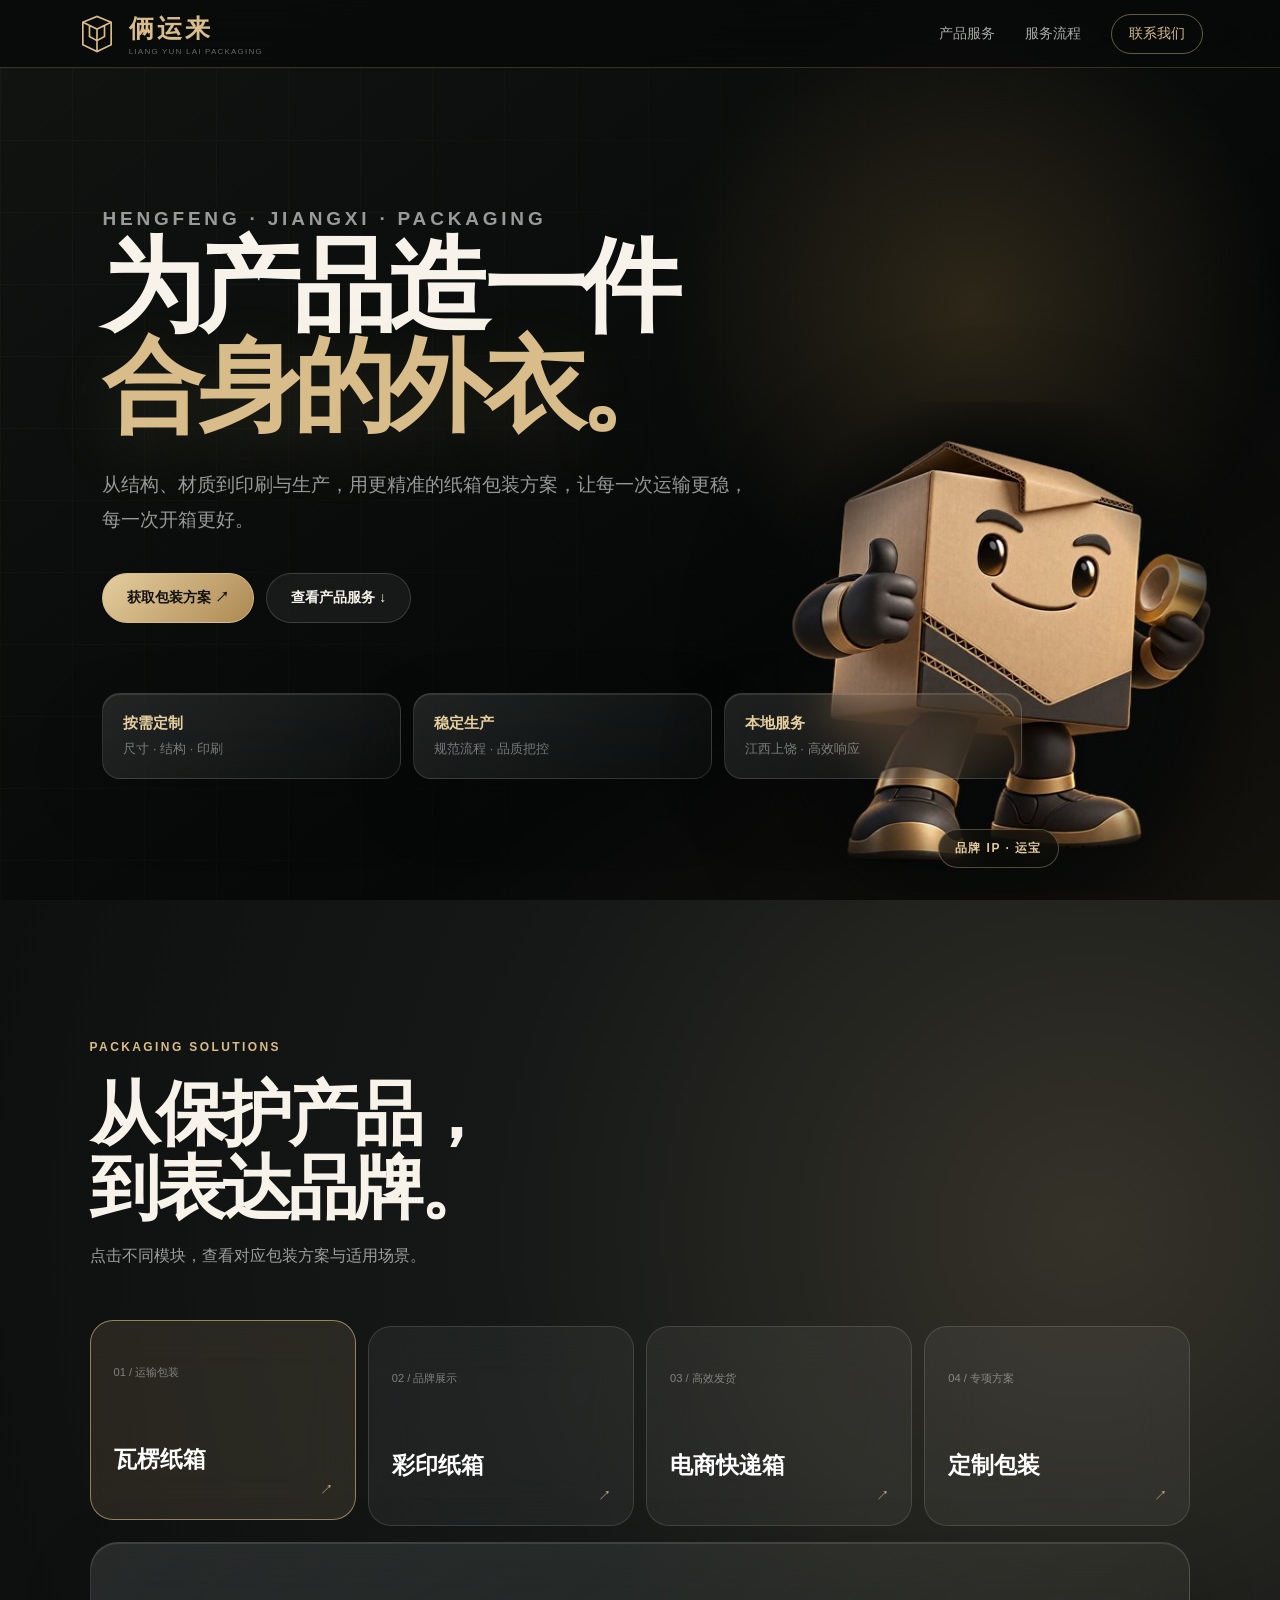
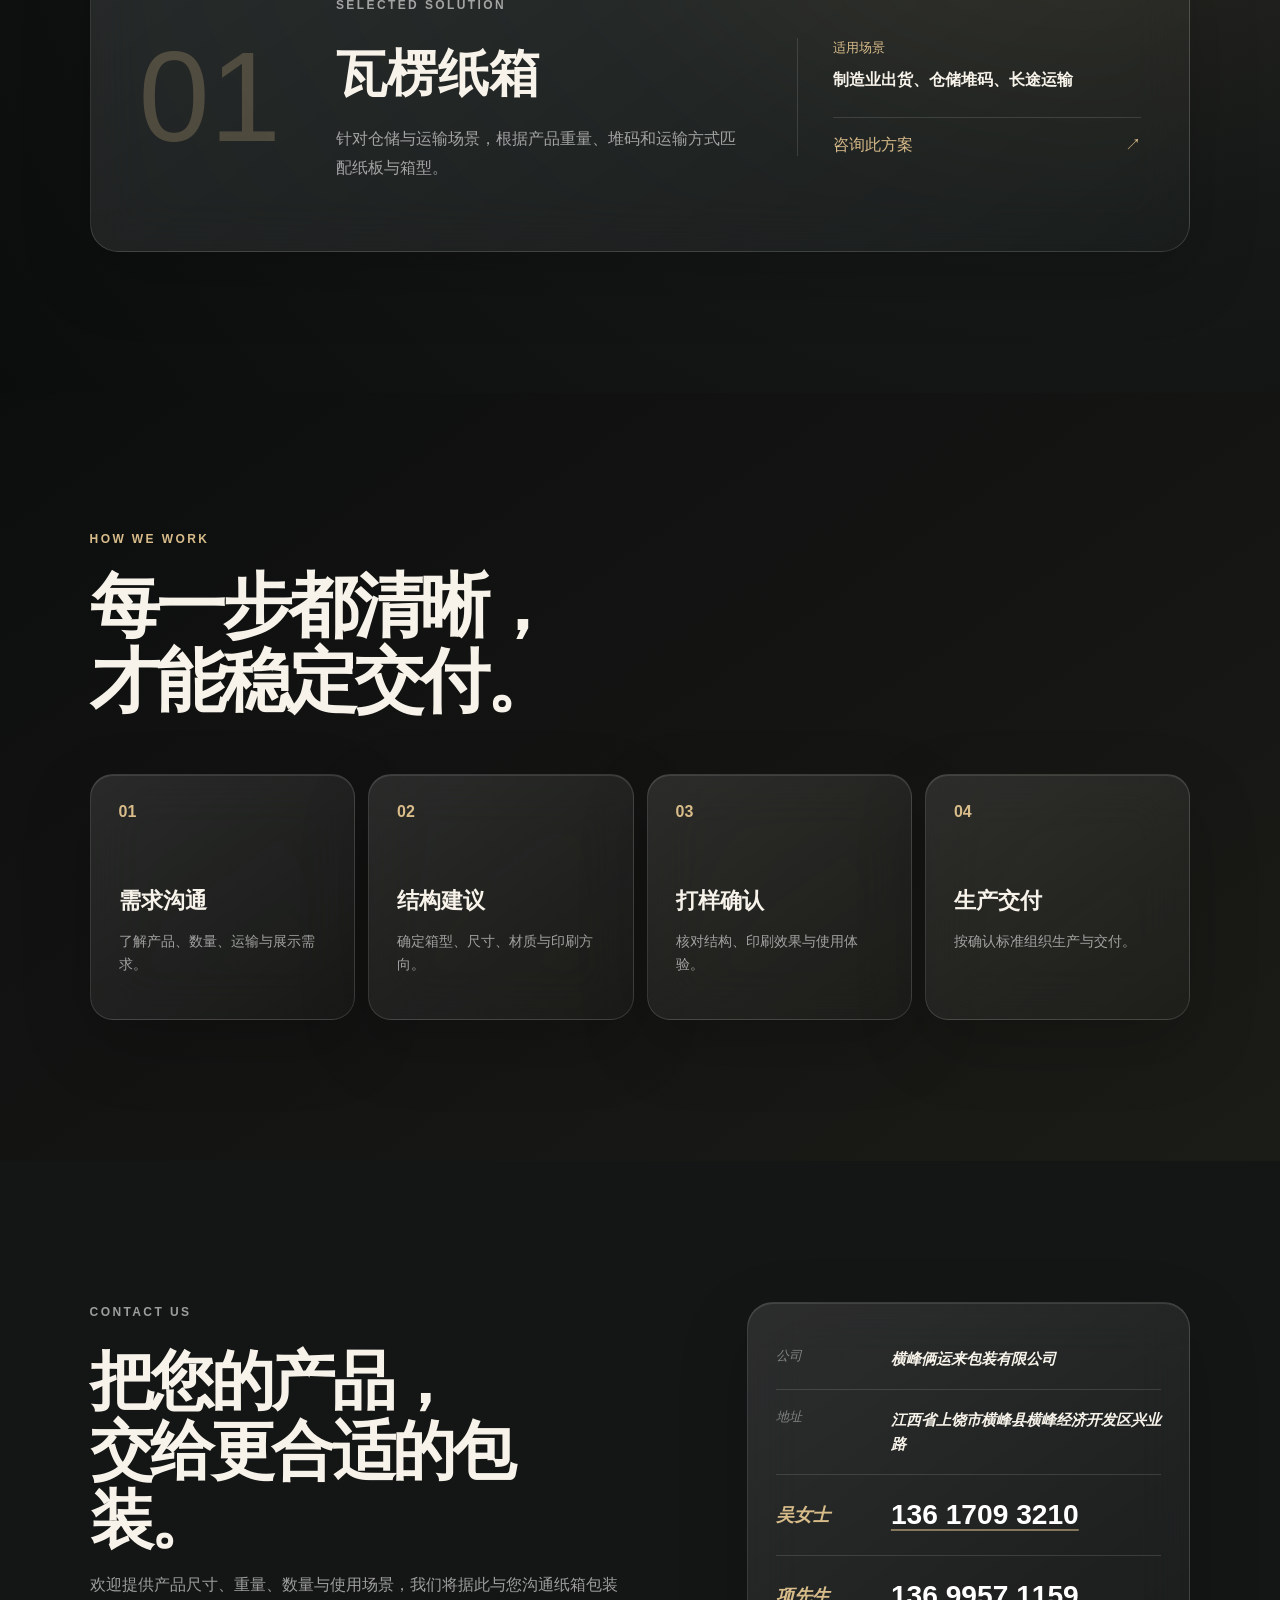
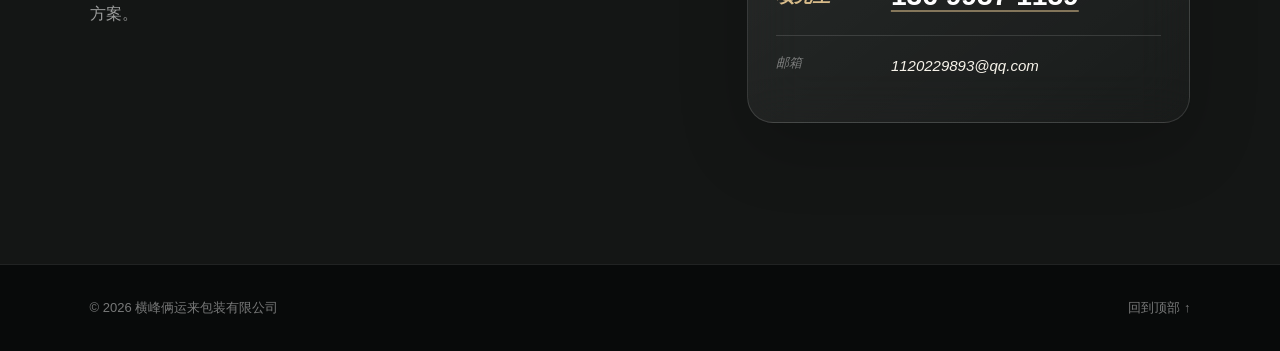
==== commit 82c7064a: "Add static brand mascot to homepage" ====
--- a/index.html
+++ b/index.html
@@ -15,7 +15,8 @@
 .navlinks{display:flex;align-items:center;gap:30px;color:rgba(255,255,255,.65);font-size:14px}.navlinks a:hover{color:var(--gold)}.navcta{padding:10px 17px;border:1px solid rgba(216,188,138,.45);border-radius:99px;color:var(--gold)!important}
 .hero{position:relative;isolation:isolate;min-height:100svh;display:grid;align-content:center;overflow:hidden;padding:120px clamp(22px,8vw,120px) 70px;background:radial-gradient(circle at 76% 34%,rgba(184,145,80,.21),transparent 27%),linear-gradient(145deg,#111411,#060808 66%,#15130e)}
 .hero:before{content:"";position:absolute;z-index:-1;inset:68px 0 0;opacity:.17;background-image:linear-gradient(rgba(216,188,138,.22) 1px,transparent 1px),linear-gradient(90deg,rgba(216,188,138,.22) 1px,transparent 1px);background-size:72px 72px;mask-image:linear-gradient(120deg,#000,transparent 70%)}
-.kicker{margin:0 0 24px;color:var(--gold);font:700 12px/1 Arial;letter-spacing:.2em}.hero h1{max-width:980px;margin:0;font-size:clamp(55px,8vw,118px);line-height:.98;letter-spacing:-.065em;font-weight:680}.hero h1 span{display:block;color:var(--gold);text-shadow:0 20px 70px rgba(216,188,138,.14)}.hero>p{max-width:660px;margin:30px 0 0;color:var(--muted);font-size:clamp(16px,1.5vw,19px);line-height:1.85}
+.hero h1,.hero>p,.hero .actions,.hero .proof{position:relative;z-index:2}.hero-ip{position:absolute;z-index:1;right:clamp(18px,5vw,82px);bottom:8px;width:min(34vw,455px);display:grid;justify-items:center;filter:drop-shadow(0 30px 55px rgba(0,0,0,.48))}.hero-ip:before{content:"";position:absolute;inset:16% 4% 5%;z-index:-1;border-radius:50%;background:radial-gradient(circle,rgba(216,188,138,.24),transparent 66%);filter:blur(22px)}.hero-ip img{display:block;width:100%;border-radius:32px;mask-image:radial-gradient(ellipse at 50% 53%,#000 52%,transparent 78%)}.ip-badge{position:absolute;bottom:24px;padding:10px 16px;border:1px solid rgba(216,188,138,.35);border-radius:99px;background:rgba(10,12,11,.62);color:#e5ce9f;font-size:12px;font-weight:750;letter-spacing:.12em;backdrop-filter:blur(18px)}
+.kicker{margin:0 0 24px;color:var(--gold);font:700 12px/1 Arial;letter-spacing:.2em}.hero h1{max-width:min(820px,65vw);margin:0;font-size:clamp(55px,8vw,118px);line-height:.98;letter-spacing:-.065em;font-weight:680}.hero h1 span{display:block;color:var(--gold);text-shadow:0 20px 70px rgba(216,188,138,.14)}.hero>p{max-width:660px;margin:30px 0 0;color:var(--muted);font-size:clamp(16px,1.5vw,19px);line-height:1.85}
 .actions{display:flex;flex-wrap:wrap;gap:12px;margin-top:36px}.btn{display:inline-flex;align-items:center;justify-content:center;min-height:50px;padding:0 24px;border:1px solid rgba(255,255,255,.16);border-radius:99px;font-size:14px;font-weight:700;transition:.3s}.btn:hover{transform:translateY(-3px)}.primary{border-color:var(--gold);background:linear-gradient(135deg,#e5ce9f,#ad8952);color:#111}.ghost{background:rgba(255,255,255,.06);backdrop-filter:blur(18px)}
 .proof{display:grid;grid-template-columns:repeat(3,1fr);gap:12px;margin-top:70px;max-width:920px}.proof div,.glass{border:1px solid rgba(255,255,255,.13);background:linear-gradient(145deg,rgba(255,255,255,.105),rgba(255,255,255,.025));backdrop-filter:blur(26px) saturate(140%);box-shadow:inset 0 1px 0 rgba(255,255,255,.11),0 24px 70px rgba(0,0,0,.18)}.proof div{padding:20px;border-radius:18px}.proof b{display:block;color:#e5ce9f;font-size:15px}.proof span{display:block;margin-top:7px;color:rgba(255,255,255,.42);font-size:13px}
 section{padding:clamp(80px,11vw,150px) clamp(22px,7vw,108px)}.head{max-width:760px}.head h2{margin:0;font-size:clamp(38px,5.5vw,76px);line-height:1.06;letter-spacing:-.055em}.head>p:last-child{color:var(--muted);font-size:16px;line-height:1.8}
@@ -25,7 +26,7 @@
 .contact{display:grid;grid-template-columns:1.1fr .9fr;gap:clamp(45px,9vw,140px);background:#141615}.contact h2{margin:0;font-size:clamp(38px,5vw,72px);line-height:1.08;letter-spacing:-.055em}.contact>div>p{max-width:590px;color:var(--muted);line-height:1.8}.contact-card{padding:26px 28px;border-radius:26px}.row{display:grid;grid-template-columns:95px 1fr;gap:20px;padding:18px 0;border-bottom:1px solid rgba(255,255,255,.13)}.row:last-child{border:0}.row span{color:rgba(255,255,255,.42);font-size:13px}.row strong,.row a{font-size:15px;line-height:1.6}.person{align-items:center;padding:23px 0}.person span{color:var(--gold);font-size:18px;font-weight:800}.person a{width:max-content;color:#fff;font:650 clamp(22px,2.2vw,31px)/1.2 Arial;text-decoration:underline;text-decoration-color:rgba(216,188,138,.55);text-underline-offset:5px}
 footer{display:flex;justify-content:space-between;gap:22px;padding:34px clamp(22px,7vw,108px);border-top:1px solid rgba(255,255,255,.1);color:rgba(255,255,255,.45);font-size:13px}
 .reveal{opacity:0;transform:translateY(28px);transition:opacity .7s,transform .7s}.reveal.show{opacity:1;transform:none}
-@media(max-width:760px){nav{height:62px}.brand small,.navlinks>a:not(.navcta){display:none}.mark{width:35px;height:35px}.hero{padding-top:105px}.proof,.tabs,.steps,.contact{grid-template-columns:1fr}.detail{grid-template-columns:1fr;gap:20px;padding:27px}.detail-no{display:none}.detail aside{padding:20px 0 0;border:0;border-top:1px solid rgba(255,255,255,.13)}.tabs{grid-template-columns:repeat(2,1fr)}.tab{min-height:170px;padding:18px}.tab b{margin-top:48px;font-size:19px}.contact{gap:50px}.row{grid-template-columns:80px 1fr}.person a{font-size:21px}footer{flex-direction:column}}
+@media(max-width:760px){nav{height:62px}.brand small,.navlinks>a:not(.navcta){display:none}.mark{width:35px;height:35px}.hero{padding-top:105px}.hero h1{max-width:100%;font-size:clamp(48px,14vw,75px)}.hero>p{max-width:100%}.hero-ip{position:relative;right:auto;bottom:auto;width:min(88vw,420px);margin:28px auto 0}.ip-badge{bottom:18px}.proof,.tabs,.steps,.contact{grid-template-columns:1fr}.detail{grid-template-columns:1fr;gap:20px;padding:27px}.detail-no{display:none}.detail aside{padding:20px 0 0;border:0;border-top:1px solid rgba(255,255,255,.13)}.tabs{grid-template-columns:repeat(2,1fr)}.tab{min-height:170px;padding:18px}.tab b{margin-top:48px;font-size:19px}.contact{gap:50px}.row{grid-template-columns:80px 1fr}.person a{font-size:21px}footer{flex-direction:column}}
 @media(prefers-reduced-motion:reduce){*{scroll-behavior:auto!important}.reveal{opacity:1;transform:none;transition:none}}
 </style>
 <script type="application/ld+json">{"@context":"https://schema.org","@type":"LocalBusiness","name":"横峰俩运来包装有限公司","url":"https://1120229893xy-star.github.io/hengfeng-site/","telephone":["13617093210","13699571159"],"email":"1120229893@qq.com","address":{"@type":"PostalAddress","addressRegion":"江西省上饶市","addressLocality":"横峰县","streetAddress":"横峰经济开发区兴业路"}}</script>
@@ -40,6 +41,7 @@
 <h1>为产品造一件<span>合身的外衣。</span></h1>
 <p>从结构、材质到印刷与生产，用更精准的纸箱包装方案，让每一次运输更稳，每一次开箱更好。</p>
 <div class="actions"><a class="btn primary" href="#contact">获取包装方案 ↗</a><a class="btn ghost" href="#solutions">查看产品服务 ↓</a></div>
+<aside class="hero-ip" id="brand-ip" aria-label="俩运来品牌IP运宝"><img src="[data-uri]" alt="俩运来纸箱包装品牌IP运宝" width="420" height="490"><span class="ip-badge">品牌 IP · 运宝</span></aside>
 <div class="proof"><div><b>按需定制</b><span>尺寸 · 结构 · 印刷</span></div><div><b>稳定生产</b><span>规范流程 · 品质把控</span></div><div><b>本地服务</b><span>江西上饶 · 高效响应</span></div></div>
 </header>
 <section class="solutions" id="solutions">
